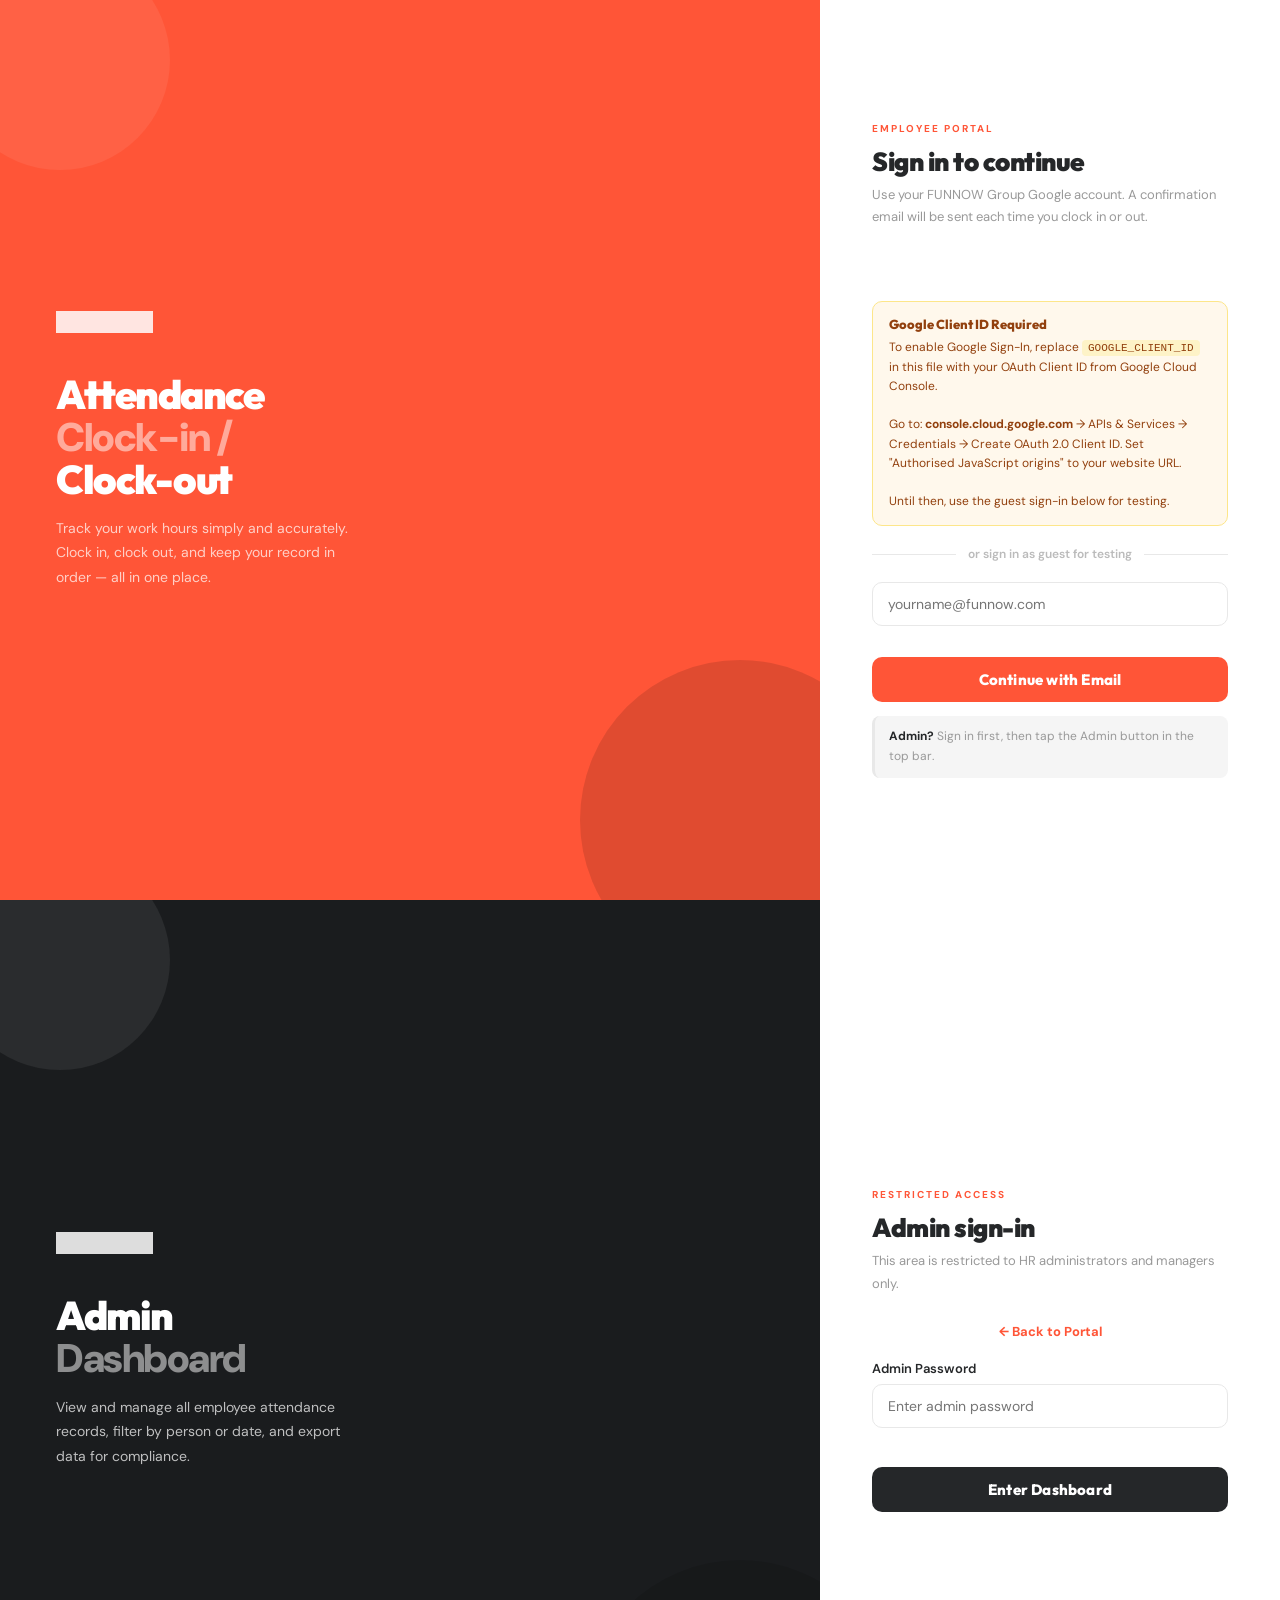
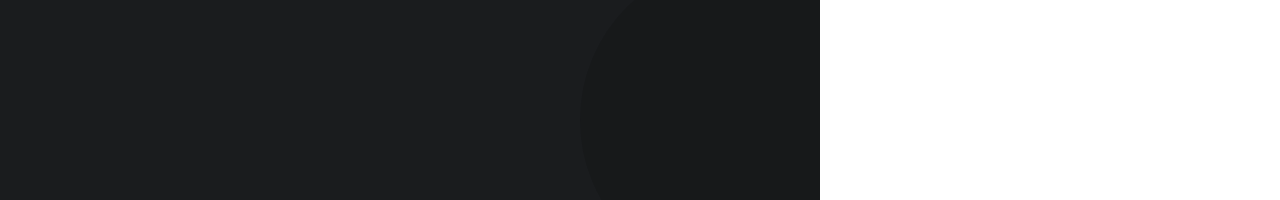
==== funnow_attendance.html @ 2b421363 "Add files via upload" ====
<!DOCTYPE html>
<html lang="en">
<head>
<meta charset="UTF-8">
<meta name="viewport" content="width=device-width, initial-scale=1.0">
<title>FUNNOW Group — Attendance</title>
<link href="https://fonts.googleapis.com/css2?family=Outfit:wght@400;500;600;700;800;900&family=DM+Sans:opsz,wght@9..40,400;9..40,500;9..40,600&display=swap" rel="stylesheet">
<script src="https://accounts.google.com/gsi/client" async></script>
<style>
*,*::before,*::after{box-sizing:border-box;margin:0;padding:0}
:root{
  --or:#FF5537;--or-h:#E8402A;--or-lt:#FFF1EE;
  --bk:#252729;--bk2:#1A1C1E;
  --gy:#C1C1C2;--gy-lt:#F5F5F5;--gy-md:#E8E8E8;
  --wh:#fff;
  --ok:#16A34A;--ok-lt:#DCFCE7;
  --wn:#D97706;--wn-lt:#FEF3C7;
  --pu:#6366F1;--pu-lt:#EEF2FF;
  --rd:#DC2626;
}
*{font-family:"DM Sans",-apple-system,sans-serif;-webkit-font-smoothing:antialiased}
body{background:var(--gy-lt);min-height:100vh;color:var(--bk)}
.hf{font-family:"Outfit",sans-serif}
.view{display:none;min-height:100vh}

/* ══ NAV ══ */
.topbar{height:56px;background:var(--bk2);display:flex;align-items:center;justify-content:space-between;padding:0 28px;position:sticky;top:0;z-index:200;border-bottom:1px solid rgba(255,255,255,.06)}
.tb-brand{display:flex;align-items:center;gap:10px}
.nav-logo{height:16px;filter:brightness(0) invert(1);opacity:.75;display:block}
.tb-sep{color:rgba(255,255,255,.2);margin:0 4px}
.tb-pg{color:var(--gy);font-size:13px}
.tb-right{display:flex;align-items:center;gap:10px}
.tb-av{width:30px;height:30px;background:var(--or);border-radius:50%;display:flex;align-items:center;justify-content:center;font-family:"Outfit",sans-serif;font-weight:800;font-size:11px;color:#fff}
.tb-user{color:rgba(255,255,255,.55);font-size:13px;max-width:160px;overflow:hidden;text-overflow:ellipsis;white-space:nowrap}
.gb{padding:7px 16px;border-radius:8px;font-size:12px;font-family:"Outfit",sans-serif;font-weight:700;cursor:pointer;transition:all .15s;letter-spacing:.2px;border:none}
.gb-ol{background:transparent;border:1px solid rgba(255,255,255,.18);color:rgba(255,255,255,.65)}
.gb-ol:hover{border-color:rgba(255,255,255,.4);color:#fff;background:rgba(255,255,255,.07)}
.gb-or{background:var(--or);color:#fff}
.gb-or:hover{background:var(--or-h)}

/* ══ LOGIN ══ */
#v-login,#v-admin-login{display:flex;min-height:100vh}
.l-left{flex:1;background:var(--or);display:flex;flex-direction:column;justify-content:center;padding:64px 56px;position:relative;overflow:hidden}
.l-left.dark{background:var(--bk2)}
.l-left::before{content:"";position:absolute;right:-80px;bottom:-80px;width:320px;height:320px;background:rgba(0,0,0,.12);border-radius:50%}
.l-left::after{content:"";position:absolute;left:-50px;top:-50px;width:220px;height:220px;background:rgba(255,255,255,.07);border-radius:50%}
.lc{position:relative;z-index:1}
.login-logo{height:22px;display:block;margin-bottom:40px;filter:brightness(0) invert(1);opacity:.85}
.l-h{color:#fff;font-family:"Outfit",sans-serif;font-weight:900;font-size:40px;line-height:1.05;letter-spacing:-1.5px;margin-bottom:16px}
.l-h span{color:rgba(255,255,255,.5)}
.l-p{color:rgba(255,255,255,.72);font-size:14px;line-height:1.75;max-width:300px}

.l-right{width:460px;flex-shrink:0;background:var(--wh);display:flex;flex-direction:column;justify-content:center;padding:64px 52px}
.l-tag2{font-size:10px;font-weight:700;letter-spacing:2px;text-transform:uppercase;color:var(--or);margin-bottom:10px}
.l-title{font-family:"Outfit",sans-serif;font-size:26px;font-weight:900;letter-spacing:-.5px;margin-bottom:6px}
.l-sub{font-size:13px;color:#999;line-height:1.7;margin-bottom:28px}
.fe{font-size:12px;color:var(--rd);margin-top:5px;min-height:16px}
.info-b{margin-top:16px;padding:11px 14px;background:var(--gy-lt);border-radius:8px;font-size:12px;color:#999;line-height:1.65;border-left:3px solid var(--gy-md)}
.info-b strong{color:var(--bk)}
.back-lnk{background:none;border:none;color:var(--or);cursor:pointer;font-size:13px;font-weight:700;font-family:inherit;padding:0;margin-bottom:20px;display:inline-block}

/* Google Sign-In button wrapper */
.g-btn-wrap{margin-top:4px}
.g-btn-wrap .g_id_signin{width:100%}
.g-divider{display:flex;align-items:center;gap:12px;margin:20px 0}
.g-divider::before,.g-divider::after{content:"";flex:1;height:1px;background:var(--gy-md)}
.g-divider span{font-size:12px;color:#bbb;font-weight:600;white-space:nowrap}

/* Admin pw btn */
.fl{display:block;font-weight:600;font-size:13px;margin-bottom:7px}
.fi{width:100%;padding:12px 15px;border:1.5px solid var(--gy-md);border-radius:10px;font-size:14px;font-family:inherit;color:var(--bk);outline:none;transition:border-color .2s,box-shadow .2s}
.fi:focus{border-color:var(--or);box-shadow:0 0 0 3px rgba(255,85,55,.1)}
.pb{width:100%;padding:13px;background:var(--or);color:#fff;border:none;border-radius:10px;font-size:15px;font-weight:800;font-family:"Outfit",sans-serif;cursor:pointer;transition:background .2s,transform .1s;margin-top:18px;letter-spacing:.2px}
.pb:hover{background:var(--or-h)}
.pb:active{transform:scale(.98)}
.pb.dark-btn{background:var(--bk)}
.pb.dark-btn:hover{opacity:.85}

/* CLIENT ID NOTICE */
.setup-notice{background:#FFF8EC;border:1px solid #FDE68A;border-radius:10px;padding:14px 16px;margin-top:20px}
.setup-notice h4{font-family:"Outfit",sans-serif;font-weight:800;font-size:13px;color:#92400E;margin-bottom:6px}
.setup-notice p{font-size:12px;color:#92400E;line-height:1.6}
.setup-notice code{background:#FEF3C7;padding:2px 6px;border-radius:4px;font-size:11px;font-family:monospace}

/* ══ HOME LAYOUT ══ */
#v-home{display:none}
.home-body{display:grid;grid-template-columns:320px 1fr;gap:20px;max-width:1140px;margin:0 auto;padding:28px 24px 60px}

/* LEFT */
.lp{display:flex;flex-direction:column;gap:14px}
.clock-card{background:var(--bk2);border-radius:18px;padding:26px;position:relative;overflow:hidden}
.clock-card::before{content:"";position:absolute;right:-40px;top:-40px;width:180px;height:180px;background:var(--or);border-radius:50%;opacity:.09}
.cc-inner{position:relative;z-index:1}
.cc-label{font-size:10px;font-weight:700;letter-spacing:1.8px;text-transform:uppercase;color:rgba(193,193,194,.6);margin-bottom:4px}
.cc-time{font-family:"Outfit",sans-serif;font-size:50px;font-weight:900;color:#fff;letter-spacing:-2px;line-height:1}
.cc-date{color:rgba(255,255,255,.45);font-size:12px;margin-top:6px}

.sc{background:var(--wh);border-radius:14px;padding:18px 20px;border:1px solid rgba(0,0,0,.05)}
.sc-lbl{font-size:10px;font-weight:700;text-transform:uppercase;letter-spacing:.8px;color:#bbb;margin-bottom:12px}

.uc-row{display:flex;align-items:center;gap:12px}
.uc-av{width:38px;height:38px;background:var(--or);border-radius:10px;display:flex;align-items:center;justify-content:center;font-family:"Outfit",sans-serif;font-weight:900;font-size:13px;color:#fff;flex-shrink:0}
.uc-photo{width:38px;height:38px;border-radius:10px;object-fit:cover;flex-shrink:0}
.uc-name{font-family:"Outfit",sans-serif;font-weight:800;font-size:14px;letter-spacing:-.3px}
.uc-email{font-size:11px;color:#999;margin-top:1px;overflow:hidden;text-overflow:ellipsis;white-space:nowrap;max-width:200px}

.mc-btns{display:flex;flex-direction:column;gap:7px}
.mc-btn{padding:10px 14px;border-radius:9px;border:1.5px solid var(--gy-md);background:var(--wh);color:#aaa;font-family:inherit;font-weight:600;font-size:13px;cursor:pointer;transition:all .18s;text-align:left}
.mc-btn.active{border-color:var(--or);background:var(--or-lt);color:var(--or)}
.mc-btn:hover:not(.active){border-color:#ccc;color:var(--bk)}

.ac-btns{display:flex;flex-direction:column;gap:9px}
.ac-btn{width:100%;padding:15px;border-radius:11px;border:none;font-family:"Outfit",sans-serif;font-size:16px;font-weight:900;cursor:pointer;transition:all .18s;letter-spacing:-.2px}
.ac-in{background:var(--or);color:#fff}
.ac-in:hover{background:var(--or-h);transform:translateY(-1px)}
.ac-in:active{transform:scale(.98)}
.ac-out{background:var(--bk);color:#fff}
.ac-out:hover{opacity:.85;transform:translateY(-1px)}
.ac-out:active{transform:scale(.98)}
.ac-dis{background:var(--gy-md);color:#bbb;cursor:not-allowed}
.ac-note{font-size:11px;color:#bbb;text-align:center;margin-top:8px;font-weight:600}

.td-grid{display:grid;grid-template-columns:1fr 1fr;gap:9px}
.td-item{background:var(--gy-lt);border-radius:9px;padding:12px}
.td-lbl{font-size:10px;color:#bbb;font-weight:700;text-transform:uppercase;letter-spacing:.5px;margin-bottom:4px}
.td-val{font-family:"Outfit",sans-serif;font-size:17px;font-weight:800;line-height:1.1}

/* RIGHT */
.rp-header{display:flex;align-items:flex-end;justify-content:space-between;margin-bottom:14px}
.rp-title{font-family:"Outfit",sans-serif;font-size:16px;font-weight:800;letter-spacing:-.3px}
.rp-sub{font-size:12px;color:#bbb;margin-top:2px}
.exp-btn{background:var(--or);color:#fff;border:none;padding:8px 18px;border-radius:8px;cursor:pointer;font-family:"Outfit",sans-serif;font-size:12px;font-weight:800;transition:background .2s}
.exp-btn:hover{background:var(--or-h)}

.hist-wrap{background:var(--wh);border-radius:16px;overflow:hidden;border:1px solid rgba(0,0,0,.07)}
table{width:100%;border-collapse:collapse}
thead tr{background:var(--bk2)}
thead th{padding:13px 18px;text-align:left;color:rgba(255,255,255,.5);font-size:10px;font-weight:700;text-transform:uppercase;letter-spacing:.8px;white-space:nowrap}
tbody tr{border-bottom:1px solid var(--gy-lt);transition:background .12s}
tbody tr:hover{background:#FAFAFA}
tbody tr:last-child{border-bottom:none}
tbody td{padding:14px 18px;font-size:13px}
.no-row td{padding:48px;text-align:center;color:var(--gy);font-style:italic;font-size:14px}

/* ══ ADMIN ══ */
#v-admin-dash{display:none}
.ad-body{max-width:1140px;margin:0 auto;padding:28px 24px 60px}
.ad-hdr{margin-bottom:22px}
.ad-hdr h2{font-family:"Outfit",sans-serif;font-size:22px;font-weight:900;letter-spacing:-.5px}
.ad-hdr p{color:#999;font-size:13px;margin-top:3px}
.stats-row{display:grid;grid-template-columns:repeat(4,1fr);gap:14px;margin-bottom:22px}
.st-c{background:var(--wh);border-radius:13px;padding:18px 22px;border:1px solid rgba(0,0,0,.05)}
.st-lbl{font-size:10px;font-weight:700;text-transform:uppercase;letter-spacing:.8px;color:#bbb;margin-bottom:6px}
.st-n{font-family:"Outfit",sans-serif;font-size:34px;font-weight:900;line-height:1;letter-spacing:-1px}
.st-s{font-size:11px;color:#bbb;margin-top:3px}
.filter-row{display:flex;align-items:center;gap:10px;margin-bottom:14px;flex-wrap:wrap}
.fi2{padding:8px 13px;border-radius:8px;border:1.5px solid var(--gy-md);font-family:inherit;font-size:13px;outline:none;transition:border-color .2s;color:var(--bk);background:var(--wh)}
.fi2:focus{border-color:var(--or)}
.clr-btn{background:none;border:1.5px solid var(--gy-md);padding:8px 13px;border-radius:8px;cursor:pointer;font-family:inherit;font-size:13px;color:#888;transition:all .15s}
.clr-btn:hover{background:var(--gy-lt)}
.ml{margin-left:auto}
.pill{display:inline-block;padding:3px 10px;border-radius:20px;font-size:11px;font-weight:700}
.p-ok{background:var(--ok-lt);color:var(--ok)}
.p-pr{background:var(--pu-lt);color:var(--pu)}

/* ══ TOAST ══ */
#toast{display:none;position:fixed;bottom:28px;left:50%;transform:translateX(-50%);padding:11px 22px;border-radius:50px;font-weight:700;font-size:13px;z-index:9999;white-space:nowrap;color:#fff;animation:fu .25s ease;box-shadow:0 4px 20px rgba(0,0,0,.2)}
@keyframes fu{from{opacity:0;transform:translateX(-50%) translateY(8px)}to{opacity:1;transform:translateX(-50%) translateY(0)}}

@media(max-width:900px){
  .home-body{grid-template-columns:1fr}
  #v-login,#v-admin-login{flex-direction:column}
  .l-left{padding:40px 32px}
  .l-right{width:100%;padding:36px 32px}
  .l-h{font-size:30px}
  .stats-row{grid-template-columns:1fr 1fr}
  .cc-time{font-size:44px}
  .topbar{padding:0 16px}
}
</style>
</head>
<body>

<!-- ══ LOGIN ══ -->
<div id="v-login" class="view" style="display:flex">
  <div class="l-left">
    <div class="lc">
      <img src="[data-uri]" class="login-logo" alt="FUNNOW Group">
      <h1 class="l-h">Attendance<br><span>Clock-in /</span><br>Clock-out</h1>
      <p class="l-p">Track your work hours simply and accurately. Clock in, clock out, and keep your record in order — all in one place.</p>
    </div>
  </div>
  <div class="l-right">
    <p class="l-tag2">Employee Portal</p>
    <h2 class="l-title hf">Sign in to continue</h2>
    <p class="l-sub">Use your FUNNOW Group Google account. A confirmation email will be sent each time you clock in or out.</p>
    <div id="g_id_onload"
      data-client_id="GOOGLE_CLIENT_ID"
      data-callback="handleGoogleLogin"
      data-auto_prompt="false">
    </div>
    <div class="g-btn-wrap">
      <div class="g_id_signin"
        data-type="standard"
        data-size="large"
        data-theme="outline"
        data-text="sign_in_with"
        data-shape="rectangular"
        data-logo_alignment="left"
        data-width="348">
      </div>
    </div>
    <div class="fe" id="le-err"></div>
    <div class="setup-notice" id="setup-notice">
      <h4>Google Client ID Required</h4>
      <p>To enable Google Sign-In, replace <code>GOOGLE_CLIENT_ID</code> in this file with your OAuth Client ID from Google Cloud Console.<br><br>
      Go to: <strong>console.cloud.google.com</strong> → APIs &amp; Services → Credentials → Create OAuth 2.0 Client ID. Set "Authorised JavaScript origins" to your website URL.<br><br>
      Until then, use the guest sign-in below for testing.</p>
    </div>
    <div class="g-divider"><span>or sign in as guest for testing</span></div>
    <input type="text" id="le" class="fi" placeholder="yourname@funnow.com" autocomplete="email" style="margin-bottom:0">
    <div class="fe" id="le-err2"></div>
    <button class="pb" id="l-btn" style="margin-top:10px">Continue with Email</button>
    <div class="info-b" style="margin-top:14px"><strong>Admin?</strong> Sign in first, then tap the Admin button in the top bar.</div>
  </div>
</div>

<!-- ══ HOME ══ -->
<div id="v-home" class="view">
  <div class="topbar">
    <div class="tb-brand">
      <img src="[data-uri]" class="nav-logo" alt="FUNNOW Group">
      <span class="tb-sep">/</span>
      <span class="tb-pg">Attendance</span>
    </div>
    <div class="tb-right">
      <span class="tb-user" id="tb-user"></span>
      <div class="tb-av" id="tb-av">?</div>
      <button class="gb gb-ol" id="h-admin">Admin</button>
      <button class="gb gb-ol" id="h-out">Sign Out</button>
    </div>
  </div>
  <div class="home-body">
    <div class="lp">
      <div class="clock-card">
        <div class="cc-inner">
          <div class="cc-label">Taiwan Time · UTC+8</div>
          <div class="cc-time" id="clk">--:--:--</div>
          <div class="cc-date" id="cld">—</div>
        </div>
      </div>
      <div class="sc">
        <div class="uc-row">
          <div class="uc-av" id="uc-av">?</div>
          <div>
            <div class="uc-name" id="uc-name">—</div>
            <div class="uc-email" id="uc-email">—</div>
          </div>
        </div>
      </div>
      <div class="sc">
        <div class="sc-lbl">Work Location</div>
        <div class="mc-btns" id="mc-btns">
          <button class="mc-btn active" data-mode="Office">Office</button>
          <button class="mc-btn" data-mode="Work from Home">Work from Home</button>
          <button class="mc-btn" data-mode="Business Trip">Business Trip</button>
        </div>
      </div>
      <div class="sc">
        <div class="sc-lbl">Actions</div>
        <div class="ac-btns">
          <button class="ac-btn ac-in" id="btn-in">Clock In</button>
          <button class="ac-btn ac-out" id="btn-out">Clock Out</button>
        </div>
        <div class="ac-note" id="ac-note"></div>
      </div>
      <div class="sc" id="today-card" style="display:none">
        <div class="sc-lbl">Today's Record</div>
        <div class="td-grid">
          <div class="td-item"><div class="td-lbl">Clock In</div><div class="td-val" id="td-in" style="color:var(--or)">—</div></div>
          <div class="td-item"><div class="td-lbl">Clock Out</div><div class="td-val" id="td-out">—</div></div>
          <div class="td-item"><div class="td-lbl">Duration</div><div class="td-val" id="td-dur" style="color:var(--pu)">—</div></div>
          <div class="td-item"><div class="td-lbl">Mode</div><div class="td-val" id="td-mode" style="color:var(--ok);font-size:11px;font-weight:700">—</div></div>
        </div>
      </div>
    </div>
    <div class="rp">
      <div class="rp-header">
        <div>
          <div class="rp-title hf">Attendance History</div>
          <div class="rp-sub" id="rp-sub">Your personal records</div>
        </div>
        <button class="exp-btn" id="h-exp">Export CSV</button>
      </div>
      <div class="hist-wrap">
        <table>
          <thead><tr>
            <th>Date</th><th>Clock In</th><th>Clock Out</th><th>Total Hours</th>
          </tr></thead>
          <tbody id="hist-body">
            <tr class="no-row"><td colspan="4">No records yet — clock in to get started.</td></tr>
          </tbody>
        </table>
      </div>
    </div>
  </div>
</div>

<!-- ══ ADMIN LOGIN ══ -->
<div id="v-admin-login" class="view">
  <div class="l-left dark">
    <div class="lc">
      <img src="[data-uri]" class="login-logo" alt="FUNNOW Group">
      <h1 class="l-h">Admin<br><span>Dashboard</span></h1>
      <p class="l-p">View and manage all employee attendance records, filter by person or date, and export data for compliance.</p>
    </div>
  </div>
  <div class="l-right">
    <p class="l-tag2">Restricted Access</p>
    <h2 class="l-title hf">Admin sign-in</h2>
    <p class="l-sub">This area is restricted to HR administrators and managers only.</p>
    <button id="al-back" class="back-lnk">← Back to Portal</button>
    <label class="fl" for="al-pwd">Admin Password</label>
    <input type="password" id="al-pwd" class="fi" placeholder="Enter admin password">
    <div class="fe" id="al-err"></div>
    <button class="pb dark-btn" id="al-enter">Enter Dashboard</button>
  </div>
</div>

<!-- ══ ADMIN DASH ══ -->
<div id="v-admin-dash" class="view">
  <div class="topbar">
    <div class="tb-brand">
      <img src="[data-uri]" class="nav-logo" alt="FUNNOW Group">
      <span class="tb-sep">/</span>
      <span class="tb-pg">Admin Dashboard</span>
    </div>
    <div class="tb-right">
      <button class="gb gb-ol" id="ad-back">← Back to Portal</button>
    </div>
  </div>
  <div class="ad-body">
    <div class="ad-hdr">
      <h2>Attendance Records</h2>
      <p>Taiwan Operations · All employee data</p>
    </div>
    <div class="stats-row">
      <div class="st-c"><div class="st-lbl">Total Records</div><div class="st-n" id="s-tot" style="color:var(--or)">0</div><div class="st-s">All time</div></div>
      <div class="st-c"><div class="st-lbl">Clocked In Today</div><div class="st-n" id="s-in" style="color:var(--pu)">0</div><div class="st-s">Active today</div></div>
      <div class="st-c"><div class="st-lbl">Completed Today</div><div class="st-n" id="s-done" style="color:var(--ok)">0</div><div class="st-s">Clocked out</div></div>
      <div class="st-c"><div class="st-lbl">Showing</div><div class="st-n" id="s-show" style="color:var(--bk)">0</div><div class="st-s">Current view</div></div>
    </div>
    <div class="filter-row">
      <select id="f-person" class="fi2"><option value="">All Employees</option></select>
      <input type="date" id="f-date" class="fi2">
      <button class="clr-btn" id="f-clr" style="display:none">Clear filters</button>
      <button class="exp-btn ml" id="ad-exp">Export CSV</button>
    </div>
    <div class="hist-wrap">
      <table>
        <colgroup>
          <col style="width:13%"><col style="width:18%"><col style="width:13%">
          <col style="width:11%"><col style="width:11%"><col style="width:10%">
          <col style="width:14%"><col style="width:10%">
        </colgroup>
        <thead><tr>
          <th>Name</th><th>Email</th><th>Date</th>
          <th>Clock In</th><th>Clock Out</th><th>Total Hours</th>
          <th>Work Mode</th><th>Status</th>
        </tr></thead>
        <tbody id="ad-body"><tr class="no-row"><td colspan="8">No records yet</td></tr></tbody>
      </table>
    </div>
  </div>
</div>

<div id="toast"></div>

<script>
const PWD   = "FunNow@Admin25";
const STORE = "fn_att_v4";
const GMAIL = "https://gmailmcp.googleapis.com/mcp/v1";
let U = null, MODE = "Office", BUSY = false;
let fPerson = "", fDate = "";

const getTW  = () => { const u = Date.now() + new Date().getTimezoneOffset()*60000; return new Date(u + 8*3600000); };
const tStr   = d => [d.getHours(),d.getMinutes(),d.getSeconds()].map(n=>String(n).padStart(2,"0")).join(":");
const t4     = d => [d.getHours(),d.getMinutes()].map(n=>String(n).padStart(2,"0")).join(":");
const dKey   = d => [d.getFullYear(),String(d.getMonth()+1).padStart(2,"0"),String(d.getDate()).padStart(2,"0")].join("-");
const dLong  = d => d.toLocaleDateString("en-US",{weekday:"long",month:"long",day:"numeric",year:"numeric"});
const dDisp  = s => { const [y,m,day]=s.split("-"); return dLong(new Date(+y,+m-1,+day)); };
const dur    = (a,b) => { const ms=new Date(b)-new Date(a),h=Math.floor(ms/3600000),m=Math.floor((ms%3600000)/60000); return h+"h "+m+"m"; };
const nameF  = e => e.includes("@") ? e.split("@")[0].replace(/[._]/g," ").replace(/\b\w/g,c=>c.toUpperCase()) : "Admin";
const inits  = n => n.split(" ").slice(0,2).map(p=>p[0]||"").join("").toUpperCase()||"?";

const load   = () => { try{ return JSON.parse(localStorage.getItem(STORE)||"[]"); }catch{ return []; } };
const save   = r => localStorage.setItem(STORE, JSON.stringify(r));
const todayRec = () => { if(!U) return null; const t=dKey(getTW()); return load().find(r=>r.email===U.email&&r.date===t)||null; };

const VIEWS = ["v-login","v-home","v-admin-login","v-admin-dash"];
const show  = v => { VIEWS.forEach(id=>{document.getElementById(id).style.display="none";}); document.getElementById(v).style.display="block"; };

let TT;
const toast = (msg, type="success") => {
  const clr={success:"#16A34A",error:"#DC2626",warning:"#D97706"};
  const el=document.getElementById("toast");
  el.textContent=msg; el.style.background=clr[type]||clr.success; el.style.display="block";
  clearTimeout(TT); TT=setTimeout(()=>el.style.display="none",4000);
};

/* ── Google Sign-In callback ── */
window.handleGoogleLogin = function(response) {
  try {
    const parts = response.credential.split(".");
    const payload = JSON.parse(atob(parts[1].replace(/-/g,"+").replace(/_/g,"/")));
    loginUser(payload.email, payload.name, payload.picture);
  } catch(e) {
    document.getElementById("le-err").textContent = "Google sign-in failed. Please try again.";
  }
};

function loginUser(email, name, photo) {
  U = {email, name: name||nameF(email), photo: photo||null};
  document.getElementById("tb-user").textContent  = U.name;
  document.getElementById("tb-av").textContent    = inits(U.name);
  document.getElementById("uc-name").textContent  = U.name;
  document.getElementById("uc-email").textContent = U.email;
  // photo
  const av = document.getElementById("uc-av");
  if(U.photo) {
    av.outerHTML = `<img src="${U.photo}" class="uc-photo" id="uc-av" alt="${U.name}">`;
  } else {
    av.textContent = inits(U.name);
  }
  show("v-home"); renderHome();
}

/* ── Clock ── */
const tick = () => {
  const now = getTW();
  const ce = document.getElementById("clk"), de = document.getElementById("cld");
  if(ce) ce.textContent = tStr(now);
  if(de) de.textContent = dLong(now);
  if(document.getElementById("v-home").style.display !== "none") renderHome();
};
setInterval(tick, 1000); tick();

/* ── Render home ── */
function renderHome() {
  const rec = todayRec();
  const hasIn = rec&&rec.clockIn, hasOut = rec&&rec.clockOut;
  const tc = document.getElementById("today-card");
  if(hasIn) {
    tc.style.display = "block";
    document.getElementById("td-in").textContent  = rec.clockInDisplay||"—";
    document.getElementById("td-out").textContent = rec.clockOutDisplay||"—";
    document.getElementById("td-dur").textContent = rec.duration||(hasOut?"—":"Ongoing");
    document.getElementById("td-mode").textContent = rec.workMode||"—";
  } else { tc.style.display = "none"; }
  const btnIn=document.getElementById("btn-in"), btnOut=document.getElementById("btn-out"), note=document.getElementById("ac-note");
  if(hasIn && !hasOut) {
    btnIn.className="ac-btn ac-dis"; btnIn.disabled=true;
    btnOut.className="ac-btn ac-out"; btnOut.disabled=false;
    note.textContent = "Clocked in at "+rec.clockInDisplay;
  } else if(hasOut) {
    btnIn.className="ac-btn ac-dis"; btnIn.disabled=true;
    btnOut.className="ac-btn ac-dis"; btnOut.disabled=true;
    note.textContent = "Day complete — have a great evening!";
  } else {
    btnIn.className="ac-btn ac-in"; btnIn.disabled=false;
    btnOut.className="ac-btn ac-dis"; btnOut.disabled=true;
    note.textContent = "";
  }
  renderHistTable();
}

function renderHistTable() {
  const all = load().filter(r=>r.email===U.email);
  const tbody = document.getElementById("hist-body");
  document.getElementById("rp-sub").textContent = all.length+" record"+(all.length===1?"":"s")+" total";
  if(!all.length){ tbody.innerHTML="<tr class=\"no-row\"><td colspan=\"4\">No records yet — clock in to get started.</td></tr>"; return; }
  tbody.innerHTML = [...all].reverse().map(r=>{
    const isToday = r.date===dKey(getTW());
    return `<tr>
      <td style="font-weight:700">${dDisp(r.date)}${isToday?' <span style="font-size:10px;background:var(--or-lt);color:var(--or);padding:2px 8px;border-radius:20px;font-weight:700;margin-left:6px">Today</span>':""}</td>
      <td style="color:var(--or);font-weight:700;font-family:Outfit,sans-serif">${r.clockInDisplay||"—"}</td>
      <td style="font-weight:700;font-family:Outfit,sans-serif">${r.clockOutDisplay||'<span style="color:#bbb;font-style:italic;font-size:12px;font-family:DM Sans,sans-serif">In progress</span>'}</td>
      <td style="color:var(--pu);font-weight:700;font-family:Outfit,sans-serif">${r.duration||(r.clockIn&&!r.clockOut?'<span style="color:#bbb;font-style:italic;font-size:12px;font-family:DM Sans,sans-serif">Ongoing</span>':"—")}</td>
    </tr>`;
  }).join("");
}

/* ── Email ── */
async function sendEmail(type, data) {
  const isIn = type==="in", clr = isIn?"#FF5537":"#252729";
  const subj = `[FUNNOW Group] ${isIn?"Clock-In":"Clock-Out"} Confirmed — ${data.date}`;
  const rows = isIn
    ? `<tr><td style="padding:11px 16px;color:#999;font-size:13px;border-bottom:1px solid #f0f0f0">Date</td><td style="padding:11px 16px;font-weight:700">${data.date}</td></tr>
       <tr><td style="padding:11px 16px;color:#999;font-size:13px;border-bottom:1px solid #f0f0f0">Clock In</td><td style="padding:11px 16px;font-weight:700;color:#FF5537">${data.clockIn} (Taiwan Time)</td></tr>
       <tr><td style="padding:11px 16px;color:#999;font-size:13px">Work Mode</td><td style="padding:11px 16px;font-weight:700">${data.workMode}</td></tr>`
    : `<tr><td style="padding:11px 16px;color:#999;font-size:13px;border-bottom:1px solid #f0f0f0">Date</td><td style="padding:11px 16px;font-weight:700">${data.date}</td></tr>
       <tr><td style="padding:11px 16px;color:#999;font-size:13px;border-bottom:1px solid #f0f0f0">Clock In</td><td style="padding:11px 16px;font-weight:700">${data.clockIn}</td></tr>
       <tr><td style="padding:11px 16px;color:#999;font-size:13px;border-bottom:1px solid #f0f0f0">Clock Out</td><td style="padding:11px 16px;font-weight:700;color:#FF5537">${data.clockOut}</td></tr>
       <tr><td style="padding:11px 16px;color:#999;font-size:13px;border-bottom:1px solid #f0f0f0">Total Hours</td><td style="padding:11px 16px;font-weight:700;color:#16A34A">${data.duration}</td></tr>
       <tr><td style="padding:11px 16px;color:#999;font-size:13px">Work Mode</td><td style="padding:11px 16px;font-weight:700">${data.workMode}</td></tr>`;
  const html = `<div style="font-family:Arial,sans-serif;max-width:500px;margin:0 auto">
    <div style="background:${clr};border-radius:14px 14px 0 0;padding:24px 30px">
      <div style="font-size:10px;font-weight:700;color:rgba(255,255,255,.45);letter-spacing:2px;text-transform:uppercase;margin-bottom:5px">FUNNOW Group · Attendance</div>
      <h1 style="margin:0;color:#fff;font-size:20px;font-weight:900">${isIn?"Clock-In Confirmed":"Clock-Out Confirmed"}</h1></div>
    <div style="background:#fafafa;padding:24px 30px;border-radius:0 0 14px 14px;border:1px solid #eee;border-top:none">
      <p style="margin:0 0 18px;color:#555;font-size:14px;line-height:1.65">Hi ${data.name}, your attendance record has been saved.</p>
      <table style="width:100%;border-collapse:collapse;background:#fff;border-radius:9px;overflow:hidden;border:1px solid #eee">${rows}</table>
      <p style="margin:16px 0 0;font-size:11px;color:#ccc">Automated message · FUNNOW Group Attendance System</p></div></div>`;
  try {
    await fetch("https://api.anthropic.com/v1/messages",{method:"POST",headers:{"Content-Type":"application/json"},
      body:JSON.stringify({model:"claude-sonnet-4-20250514",max_tokens:500,
        mcp_servers:[{type:"url",url:GMAIL,name:"gmail"}],
        messages:[{role:"user",content:`Send an email to ${U.email} with subject "${subj}" and this HTML body:\n${html}`}]})});
  } catch(e){ console.warn("Email skipped:",e); }
}

/* ── Clock In ── */
async function doClockIn() {
  if(BUSY) return;
  const rec = todayRec();
  if(rec&&rec.clockIn){ toast("Already clocked in today","warning"); return; }
  BUSY = true;
  document.getElementById("btn-in").className="ac-btn ac-dis";
  document.getElementById("btn-in").textContent="Recording...";
  const now=getTW(), today=dKey(now), t=t4(now);
  const newRec={id:Date.now().toString(),email:U.email,name:U.name,date:today,
    clockIn:new Date().toISOString(),clockInDisplay:t,
    clockOut:null,clockOutDisplay:null,workMode:MODE,duration:null};
  const all=load().filter(r=>!(r.email===U.email&&r.date===today));
  all.push(newRec); save(all);
  await sendEmail("in",{name:U.name,date:dDisp(today),clockIn:t,workMode:MODE});
  BUSY=false; toast("Clocked in at "+t,"success"); renderHome();
}

/* ── Clock Out ── */
async function doClockOut() {
  if(BUSY) return;
  const rec=todayRec();
  if(!rec||!rec.clockIn){ toast("No clock-in found for today","error"); return; }
  if(rec.clockOut){ toast("Already clocked out today","warning"); return; }
  BUSY=true;
  document.getElementById("btn-out").className="ac-btn ac-dis";
  document.getElementById("btn-out").textContent="Recording...";
  const now=getTW(), today=dKey(now), t=t4(now);
  const d=dur(rec.clockIn, new Date().toISOString());
  const all=load();
  const idx=all.findIndex(r=>r.email===U.email&&r.date===today);
  all[idx]={...all[idx],clockOut:new Date().toISOString(),clockOutDisplay:t,duration:d};
  save(all);
  await sendEmail("out",{name:U.name,date:dDisp(today),clockIn:rec.clockInDisplay,clockOut:t,duration:d,workMode:rec.workMode});
  BUSY=false; toast("Clocked out at "+t+" · "+d,"success"); renderHome();
}

/* ── Admin render ── */
function renderAdmin() {
  const all=load(), today=dKey(getTW());
  const persons=[...new Set(all.map(r=>r.email))].sort();
  const sel=document.getElementById("f-person");
  sel.innerHTML="<option value=''>All Employees</option>"+
    persons.map(e=>`<option value="${e}"${e===fPerson?" selected":""}>${nameF(e)} (${e})</option>`).join("");
  let filtered=all;
  if(fPerson) filtered=filtered.filter(r=>r.email===fPerson);
  if(fDate)   filtered=filtered.filter(r=>r.date===fDate);
  document.getElementById("s-tot").textContent  = all.length;
  document.getElementById("s-in").textContent   = all.filter(r=>r.date===today&&r.clockIn).length;
  document.getElementById("s-done").textContent = all.filter(r=>r.date===today&&r.clockOut).length;
  document.getElementById("s-show").textContent = filtered.length;
  document.getElementById("f-clr").style.display=(fPerson||fDate)?"block":"none";
  const tbody=document.getElementById("ad-body");
  if(!filtered.length){ tbody.innerHTML="<tr class=\"no-row\"><td colspan=\"8\">No records found</td></tr>"; return; }
  tbody.innerHTML=[...filtered].reverse().map(r=>{
    const st=r.clockOut?`<span class="pill p-ok">Complete</span>`:`<span class="pill p-pr">In Progress</span>`;
    return`<tr>
      <td style="font-weight:700">${r.name}</td>
      <td style="color:#999;font-size:12px">${r.email}</td>
      <td>${dDisp(r.date)}</td>
      <td style="color:var(--or);font-weight:700;font-family:Outfit,sans-serif">${r.clockInDisplay||"—"}</td>
      <td style="font-weight:700;font-family:Outfit,sans-serif">${r.clockOutDisplay||"—"}</td>
      <td style="color:var(--pu);font-weight:700;font-family:Outfit,sans-serif">${r.duration||"—"}</td>
      <td>${r.workMode}</td><td>${st}</td></tr>`;
  }).join("");
}

function exportCSV(scope) {
  const all=load();
  let data=scope==="user"?all.filter(r=>r.email===U.email):[...all];
  if(scope==="admin"){ if(fPerson) data=data.filter(r=>r.email===fPerson); if(fDate) data=data.filter(r=>r.date===fDate); }
  const hdr=["Name","Email","Date","Clock In (TWN 24h)","Clock Out (TWN 24h)","Total Hours","Work Mode","Status"];
  const rows=data.map(r=>[r.name,r.email,dDisp(r.date),r.clockInDisplay||"",r.clockOutDisplay||"",r.duration||"",r.workMode,r.clockOut?"Complete":"In Progress"]);
  const csv=[hdr,...rows].map(r=>r.map(v=>`"${String(v).replace(/"/g,"\"\"")}" `).join(",")).join("\n");
  const a=document.createElement("a");
  a.href=URL.createObjectURL(new Blob(["\uFEFF"+csv],{type:"text/csv;charset=utf-8;"}));
  a.download=`funnow_attendance_${dKey(getTW())}.csv`; a.click();
}

/* ── Events ── */
// Guest login fallback
document.getElementById("l-btn").addEventListener("click",()=>{
  const email=document.getElementById("le").value.trim();
  const err=document.getElementById("le-err2");
  if(!email){ err.textContent="Please enter your email"; return; }
  if(!email.includes("@")||!email.includes(".")){ err.textContent="Please enter a valid email address"; return; }
  err.textContent="";
  loginUser(email, nameF(email), null);
});
document.getElementById("le").addEventListener("keydown",e=>{if(e.key==="Enter")document.getElementById("l-btn").click();});

document.getElementById("h-admin").addEventListener("click",()=>show("v-admin-login"));
document.getElementById("h-out").addEventListener("click",()=>{ U=null; document.getElementById("le").value=""; show("v-login"); });
document.getElementById("mc-btns").addEventListener("click",e=>{
  const btn=e.target.closest(".mc-btn"); if(!btn) return;
  document.querySelectorAll(".mc-btn").forEach(b=>b.classList.remove("active"));
  btn.classList.add("active"); MODE=btn.dataset.mode;
});
document.getElementById("btn-in").addEventListener("click",doClockIn);
document.getElementById("btn-out").addEventListener("click",doClockOut);
document.getElementById("h-exp").addEventListener("click",()=>exportCSV("user"));
document.getElementById("al-back").addEventListener("click",()=>show("v-home"));
document.getElementById("al-enter").addEventListener("click",()=>{
  const pwd=document.getElementById("al-pwd").value;
  if(pwd===PWD){ document.getElementById("al-pwd").value=""; document.getElementById("al-err").textContent=""; show("v-admin-dash"); renderAdmin(); }
  else{ document.getElementById("al-err").textContent="Incorrect password."; }
});
document.getElementById("al-pwd").addEventListener("keydown",e=>{if(e.key==="Enter")document.getElementById("al-enter").click();});
document.getElementById("ad-back").addEventListener("click",()=>show("v-home"));
document.getElementById("f-person").addEventListener("change",e=>{fPerson=e.target.value; renderAdmin();});
document.getElementById("f-date").addEventListener("change",e=>{fDate=e.target.value; renderAdmin();});
document.getElementById("f-clr").addEventListener("click",()=>{
  fPerson=""; fDate=""; document.getElementById("f-person").value=""; document.getElementById("f-date").value="";
  renderAdmin();
});
document.getElementById("ad-exp").addEventListener("click",()=>exportCSV("admin"));
</script>
</body>
</html>
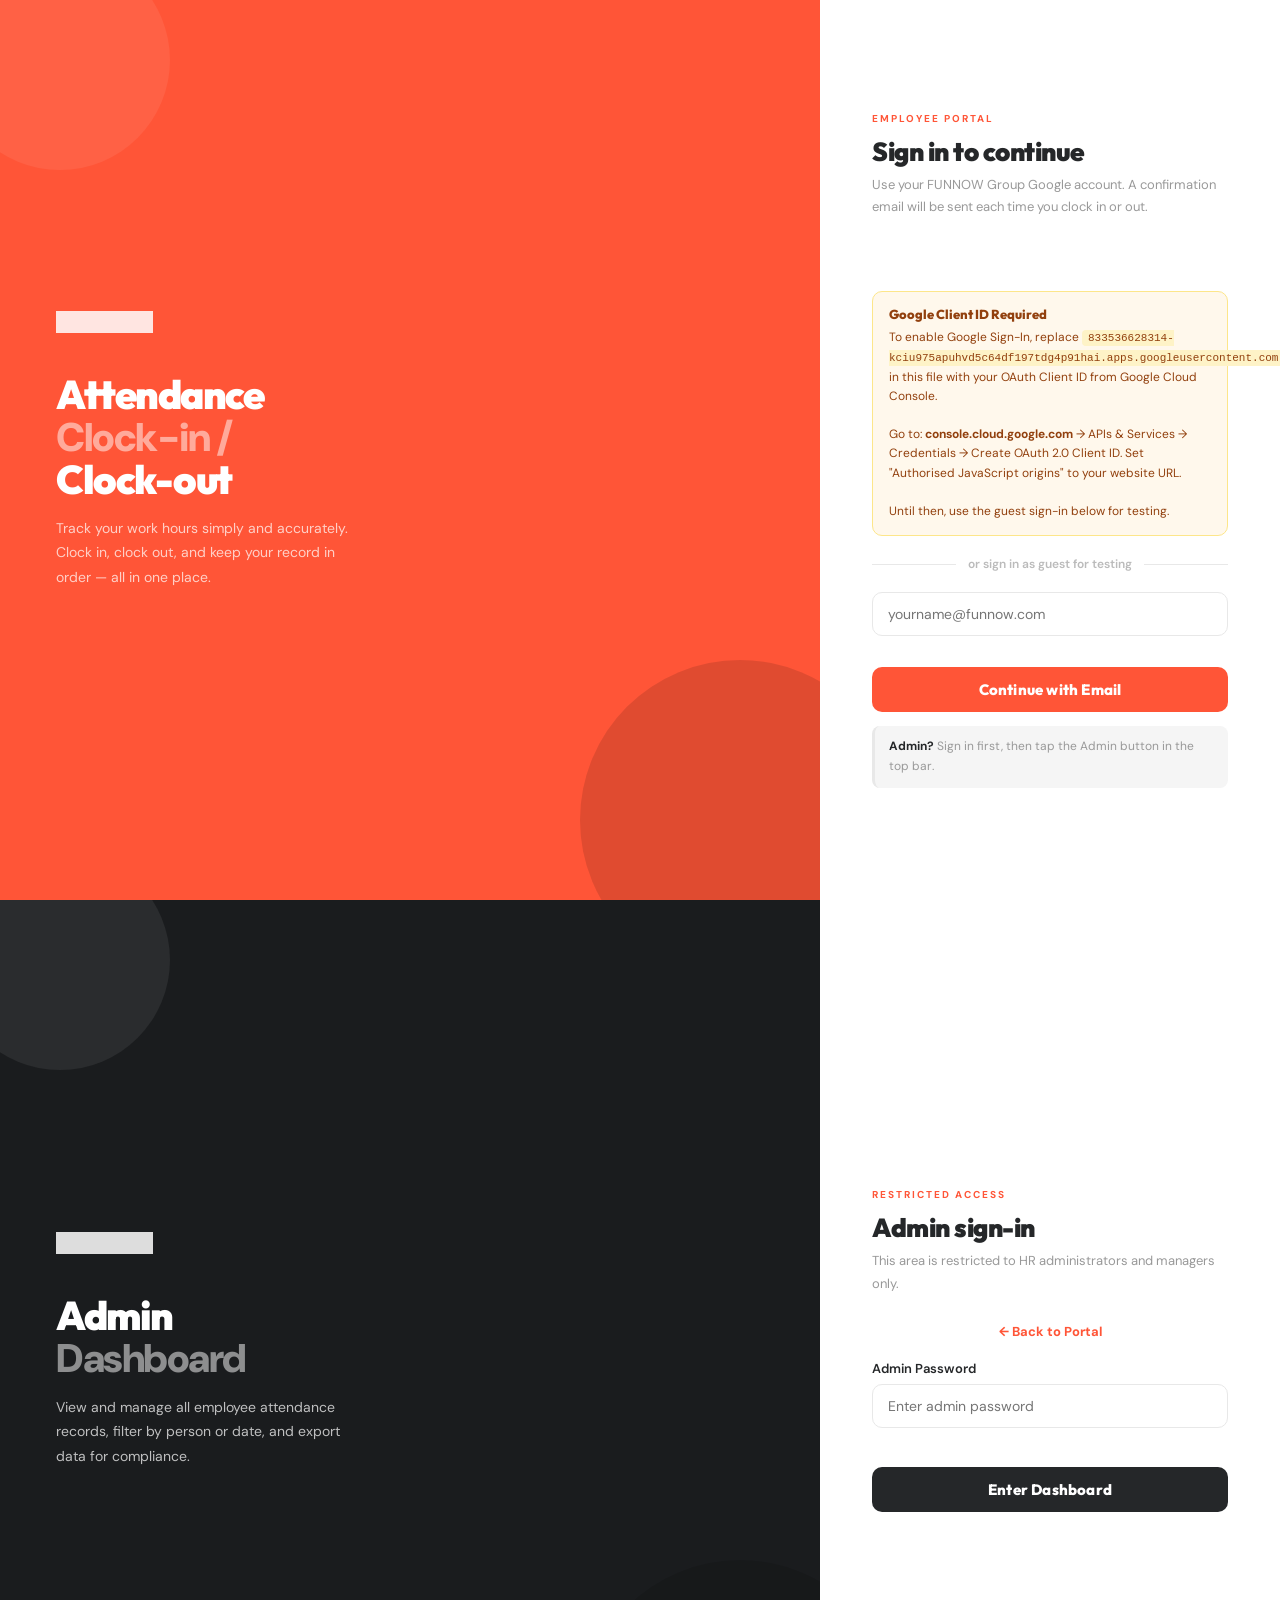
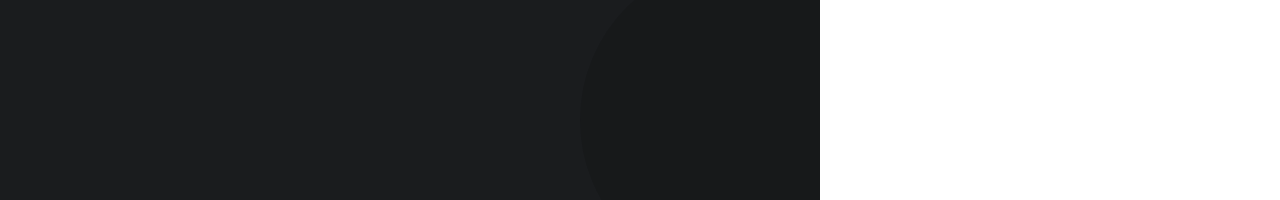
==== commit b4a3555d: "Update funnow_attendance.html" ====
--- a/funnow_attendance.html
+++ b/funnow_attendance.html
@@ -195,7 +195,7 @@
     <h2 class="l-title hf">Sign in to continue</h2>
     <p class="l-sub">Use your FUNNOW Group Google account. A confirmation email will be sent each time you clock in or out.</p>
     <div id="g_id_onload"
-      data-client_id="GOOGLE_CLIENT_ID"
+      data-client_id="833536628314-kciu975apuhvd5c64df197tdg4p91hai.apps.googleusercontent.com"
       data-callback="handleGoogleLogin"
       data-auto_prompt="false">
     </div>
@@ -213,7 +213,7 @@
     <div class="fe" id="le-err"></div>
     <div class="setup-notice" id="setup-notice">
       <h4>Google Client ID Required</h4>
-      <p>To enable Google Sign-In, replace <code>GOOGLE_CLIENT_ID</code> in this file with your OAuth Client ID from Google Cloud Console.<br><br>
+      <p>To enable Google Sign-In, replace <code>833536628314-kciu975apuhvd5c64df197tdg4p91hai.apps.googleusercontent.com</code> in this file with your OAuth Client ID from Google Cloud Console.<br><br>
       Go to: <strong>console.cloud.google.com</strong> → APIs &amp; Services → Credentials → Create OAuth 2.0 Client ID. Set "Authorised JavaScript origins" to your website URL.<br><br>
       Until then, use the guest sign-in below for testing.</p>
     </div>
@@ -637,4 +637,4 @@
 document.getElementById("ad-exp").addEventListener("click",()=>exportCSV("admin"));
 </script>
 </body>
-</html>+</html>
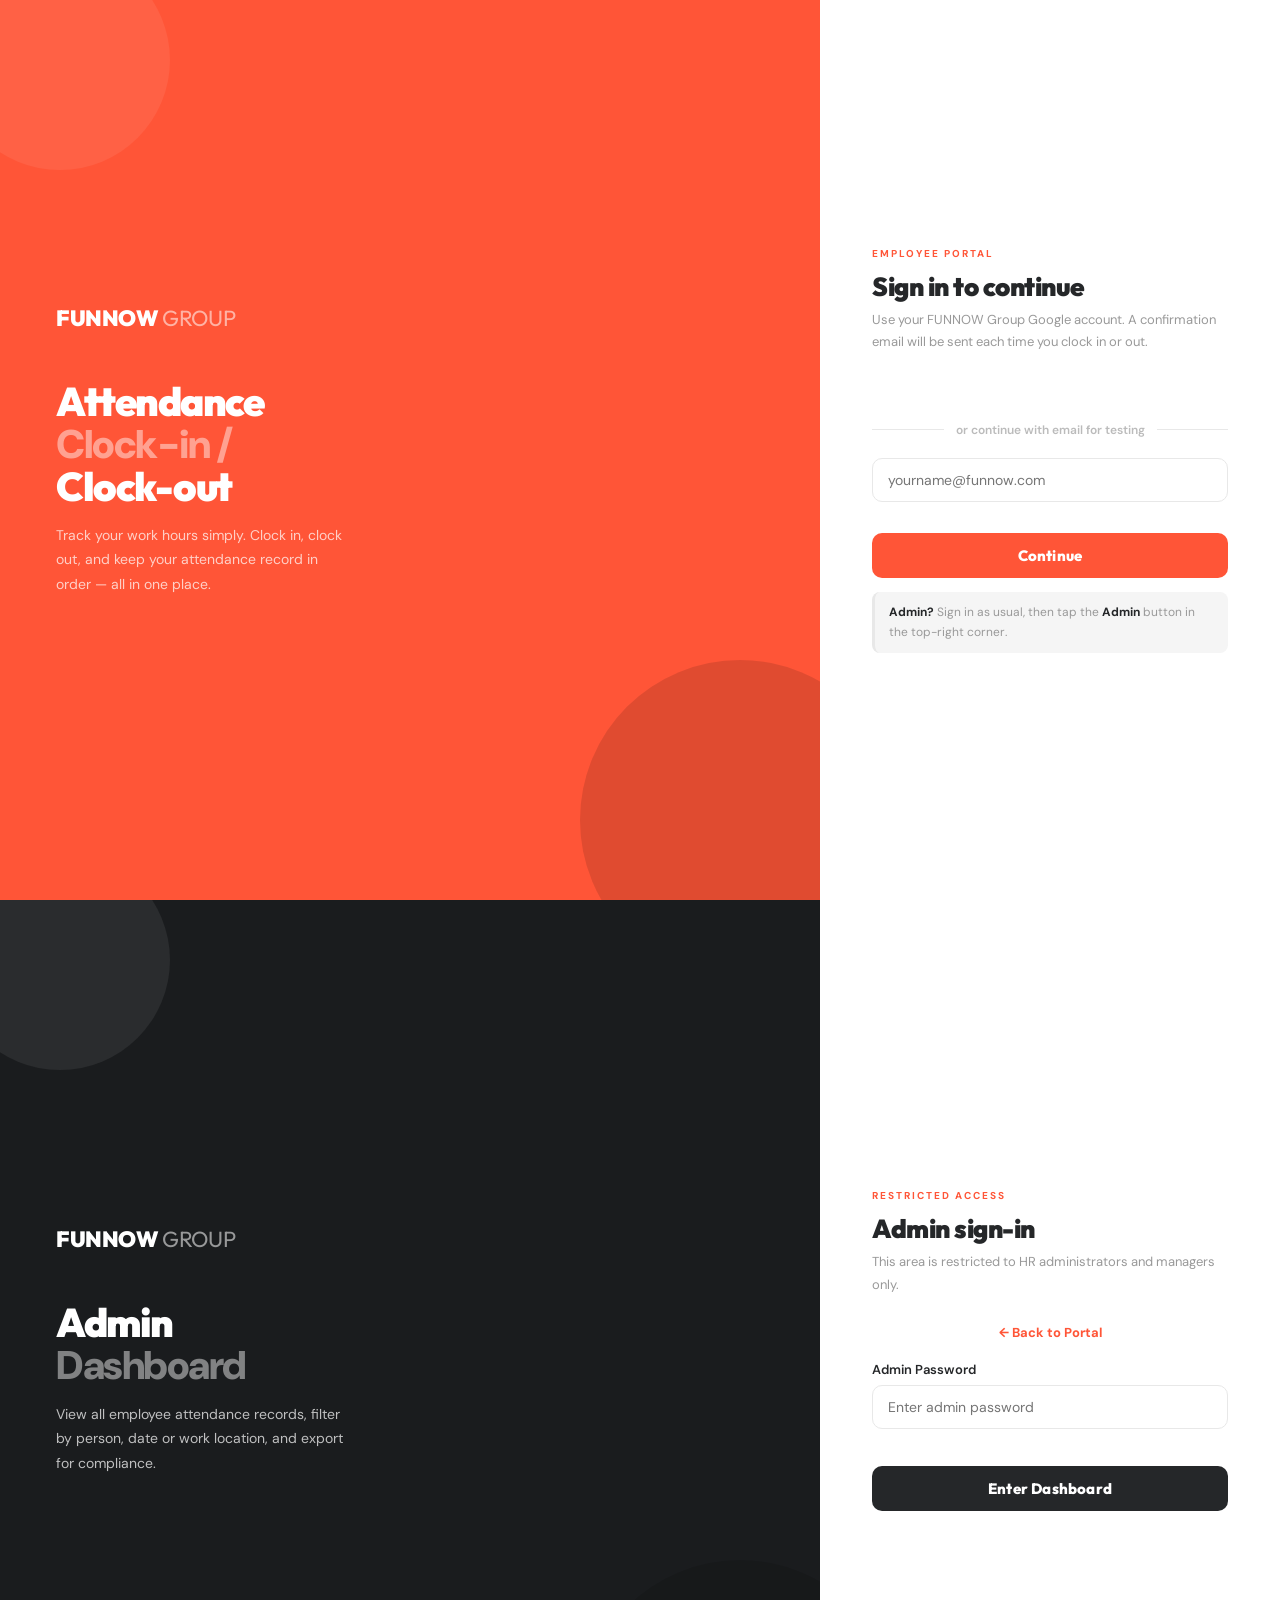
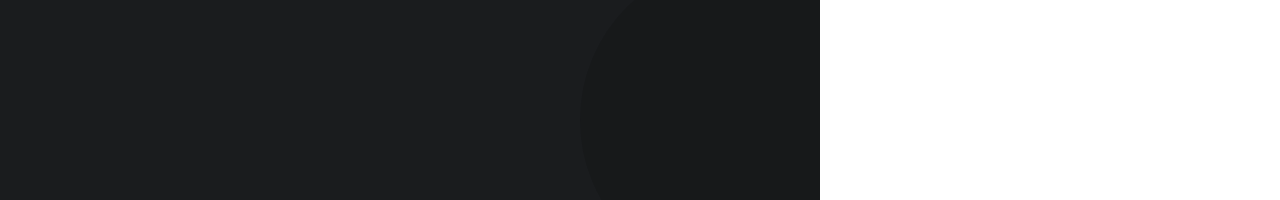
==== commit 541f5d6e: "Add files via upload" ====
--- a/funnow_attendance.html
+++ b/funnow_attendance.html
@@ -4,7 +4,7 @@
 <meta charset="UTF-8">
 <meta name="viewport" content="width=device-width, initial-scale=1.0">
 <title>FUNNOW Group — Attendance</title>
-<link href="https://fonts.googleapis.com/css2?family=Outfit:wght@400;500;600;700;800;900&family=DM+Sans:opsz,wght@9..40,400;9..40,500;9..40,600&display=swap" rel="stylesheet">
+<link href="https://fonts.googleapis.com/css2?family=Outfit:wght@400;600;700;800;900&family=DM+Sans:opsz,wght@9..40,400;9..40,500;9..40,600&display=swap" rel="stylesheet">
 <script src="https://accounts.google.com/gsi/client" async></script>
 <style>
 *,*::before,*::after{box-sizing:border-box;margin:0;padding:0}
@@ -12,158 +12,144 @@
   --or:#FF5537;--or-h:#E8402A;--or-lt:#FFF1EE;
   --bk:#252729;--bk2:#1A1C1E;
   --gy:#C1C1C2;--gy-lt:#F5F5F5;--gy-md:#E8E8E8;
-  --wh:#fff;
   --ok:#16A34A;--ok-lt:#DCFCE7;
   --wn:#D97706;--wn-lt:#FEF3C7;
   --pu:#6366F1;--pu-lt:#EEF2FF;
   --rd:#DC2626;
 }
-*{font-family:"DM Sans",-apple-system,sans-serif;-webkit-font-smoothing:antialiased}
-body{background:var(--gy-lt);min-height:100vh;color:var(--bk)}
+*{font-family:"DM Sans",-apple-system,sans-serif;-webkit-font-smoothing:antialiased;color:var(--bk)}
+body{background:var(--gy-lt);min-height:100vh}
 .hf{font-family:"Outfit",sans-serif}
 .view{display:none;min-height:100vh}
 
-/* ══ NAV ══ */
-.topbar{height:56px;background:var(--bk2);display:flex;align-items:center;justify-content:space-between;padding:0 28px;position:sticky;top:0;z-index:200;border-bottom:1px solid rgba(255,255,255,.06)}
-.tb-brand{display:flex;align-items:center;gap:10px}
-.nav-logo{height:16px;filter:brightness(0) invert(1);opacity:.75;display:block}
-.tb-sep{color:rgba(255,255,255,.2);margin:0 4px}
-.tb-pg{color:var(--gy);font-size:13px}
-.tb-right{display:flex;align-items:center;gap:10px}
-.tb-av{width:30px;height:30px;background:var(--or);border-radius:50%;display:flex;align-items:center;justify-content:center;font-family:"Outfit",sans-serif;font-weight:800;font-size:11px;color:#fff}
-.tb-user{color:rgba(255,255,255,.55);font-size:13px;max-width:160px;overflow:hidden;text-overflow:ellipsis;white-space:nowrap}
-.gb{padding:7px 16px;border-radius:8px;font-size:12px;font-family:"Outfit",sans-serif;font-weight:700;cursor:pointer;transition:all .15s;letter-spacing:.2px;border:none}
+/* NAV */
+.nav{height:56px;background:var(--bk2);display:flex;align-items:center;justify-content:space-between;padding:0 28px;position:sticky;top:0;z-index:200;border-bottom:1px solid rgba(255,255,255,.06)}
+.nav-brand{display:flex;align-items:center;gap:6px}
+.nav-fn{font-family:"Outfit",sans-serif;font-weight:900;font-size:16px;color:#fff;letter-spacing:-.3px}
+.nav-gr{font-family:"Outfit",sans-serif;font-weight:400;font-size:16px;color:rgba(255,255,255,.55);letter-spacing:-.1px}
+.nav-sep{color:rgba(255,255,255,.2);margin:0 8px;font-size:13px}
+.nav-pg{color:var(--gy);font-size:13px}
+.nav-r{display:flex;align-items:center;gap:10px}
+.nav-av{width:30px;height:30px;background:var(--or);border-radius:50%;display:flex;align-items:center;justify-content:center;font-family:"Outfit",sans-serif;font-weight:800;font-size:11px;color:#fff}
+.nav-nm{color:rgba(255,255,255,.5);font-size:13px;max-width:150px;overflow:hidden;text-overflow:ellipsis;white-space:nowrap}
+.gb{padding:7px 15px;border-radius:7px;font-size:12px;font-family:"Outfit",sans-serif;font-weight:700;cursor:pointer;transition:all .15s;border:none;letter-spacing:.2px}
 .gb-ol{background:transparent;border:1px solid rgba(255,255,255,.18);color:rgba(255,255,255,.65)}
 .gb-ol:hover{border-color:rgba(255,255,255,.4);color:#fff;background:rgba(255,255,255,.07)}
 .gb-or{background:var(--or);color:#fff}
 .gb-or:hover{background:var(--or-h)}
 
-/* ══ LOGIN ══ */
+/* LOGIN SPLIT */
 #v-login,#v-admin-login{display:flex;min-height:100vh}
 .l-left{flex:1;background:var(--or);display:flex;flex-direction:column;justify-content:center;padding:64px 56px;position:relative;overflow:hidden}
-.l-left.dark{background:var(--bk2)}
+.l-left.dk{background:var(--bk2)}
 .l-left::before{content:"";position:absolute;right:-80px;bottom:-80px;width:320px;height:320px;background:rgba(0,0,0,.12);border-radius:50%}
 .l-left::after{content:"";position:absolute;left:-50px;top:-50px;width:220px;height:220px;background:rgba(255,255,255,.07);border-radius:50%}
 .lc{position:relative;z-index:1}
-.login-logo{height:22px;display:block;margin-bottom:40px;filter:brightness(0) invert(1);opacity:.85}
+.ll-brand{margin-bottom:48px}
+.ll-fn{font-family:"Outfit",sans-serif;font-weight:900;font-size:22px;color:#fff;letter-spacing:-.5px}
+.ll-gr{font-family:"Outfit",sans-serif;font-weight:400;font-size:22px;color:rgba(255,255,255,.55);letter-spacing:-.2px}
 .l-h{color:#fff;font-family:"Outfit",sans-serif;font-weight:900;font-size:40px;line-height:1.05;letter-spacing:-1.5px;margin-bottom:16px}
-.l-h span{color:rgba(255,255,255,.5)}
+.l-h span{color:rgba(255,255,255,.45)}
 .l-p{color:rgba(255,255,255,.72);font-size:14px;line-height:1.75;max-width:300px}
-
-.l-right{width:460px;flex-shrink:0;background:var(--wh);display:flex;flex-direction:column;justify-content:center;padding:64px 52px}
-.l-tag2{font-size:10px;font-weight:700;letter-spacing:2px;text-transform:uppercase;color:var(--or);margin-bottom:10px}
+.l-right{width:460px;flex-shrink:0;background:#fff;display:flex;flex-direction:column;justify-content:center;padding:64px 52px}
+.l-tag{font-size:10px;font-weight:700;letter-spacing:2px;text-transform:uppercase;color:var(--or);margin-bottom:10px}
 .l-title{font-family:"Outfit",sans-serif;font-size:26px;font-weight:900;letter-spacing:-.5px;margin-bottom:6px}
 .l-sub{font-size:13px;color:#999;line-height:1.7;margin-bottom:28px}
+.fl{display:block;font-weight:600;font-size:13px;margin-bottom:7px}
+.fi{width:100%;padding:12px 15px;border:1.5px solid var(--gy-md);border-radius:10px;font-size:14px;font-family:inherit;outline:none;transition:border-color .2s,box-shadow .2s}
+.fi:focus{border-color:var(--or);box-shadow:0 0 0 3px rgba(255,85,55,.1)}
 .fe{font-size:12px;color:var(--rd);margin-top:5px;min-height:16px}
-.info-b{margin-top:16px;padding:11px 14px;background:var(--gy-lt);border-radius:8px;font-size:12px;color:#999;line-height:1.65;border-left:3px solid var(--gy-md)}
+.pb{width:100%;padding:13px;background:var(--or);color:#fff;border:none;border-radius:10px;font-size:15px;font-weight:800;font-family:"Outfit",sans-serif;cursor:pointer;transition:background .2s,transform .1s;margin-top:16px;letter-spacing:.2px}
+.pb:hover{background:var(--or-h)}
+.pb:active{transform:scale(.98)}
+.pb.dk-btn{background:var(--bk)}
+.pb.dk-btn:hover{opacity:.85}
+.divd{display:flex;align-items:center;gap:12px;margin:20px 0}
+.divd::before,.divd::after{content:"";flex:1;height:1px;background:var(--gy-md)}
+.divd span{font-size:12px;color:#bbb;font-weight:600;white-space:nowrap}
+.info-b{margin-top:14px;padding:11px 14px;background:var(--gy-lt);border-radius:8px;font-size:12px;color:#999;line-height:1.65;border-left:3px solid var(--gy-md)}
 .info-b strong{color:var(--bk)}
 .back-lnk{background:none;border:none;color:var(--or);cursor:pointer;font-size:13px;font-weight:700;font-family:inherit;padding:0;margin-bottom:20px;display:inline-block}
 
-/* Google Sign-In button wrapper */
-.g-btn-wrap{margin-top:4px}
-.g-btn-wrap .g_id_signin{width:100%}
-.g-divider{display:flex;align-items:center;gap:12px;margin:20px 0}
-.g-divider::before,.g-divider::after{content:"";flex:1;height:1px;background:var(--gy-md)}
-.g-divider span{font-size:12px;color:#bbb;font-weight:600;white-space:nowrap}
-
-/* Admin pw btn */
-.fl{display:block;font-weight:600;font-size:13px;margin-bottom:7px}
-.fi{width:100%;padding:12px 15px;border:1.5px solid var(--gy-md);border-radius:10px;font-size:14px;font-family:inherit;color:var(--bk);outline:none;transition:border-color .2s,box-shadow .2s}
-.fi:focus{border-color:var(--or);box-shadow:0 0 0 3px rgba(255,85,55,.1)}
-.pb{width:100%;padding:13px;background:var(--or);color:#fff;border:none;border-radius:10px;font-size:15px;font-weight:800;font-family:"Outfit",sans-serif;cursor:pointer;transition:background .2s,transform .1s;margin-top:18px;letter-spacing:.2px}
-.pb:hover{background:var(--or-h)}
-.pb:active{transform:scale(.98)}
-.pb.dark-btn{background:var(--bk)}
-.pb.dark-btn:hover{opacity:.85}
-
-/* CLIENT ID NOTICE */
-.setup-notice{background:#FFF8EC;border:1px solid #FDE68A;border-radius:10px;padding:14px 16px;margin-top:20px}
-.setup-notice h4{font-family:"Outfit",sans-serif;font-weight:800;font-size:13px;color:#92400E;margin-bottom:6px}
-.setup-notice p{font-size:12px;color:#92400E;line-height:1.6}
-.setup-notice code{background:#FEF3C7;padding:2px 6px;border-radius:4px;font-size:11px;font-family:monospace}
-
-/* ══ HOME LAYOUT ══ */
+/* HOME */
 #v-home{display:none}
-.home-body{display:grid;grid-template-columns:320px 1fr;gap:20px;max-width:1140px;margin:0 auto;padding:28px 24px 60px}
-
-/* LEFT */
+.home-body{display:grid;grid-template-columns:300px 1fr;gap:20px;max-width:1140px;margin:0 auto;padding:28px 24px 60px}
+
+/* LEFT PANEL */
 .lp{display:flex;flex-direction:column;gap:14px}
 .clock-card{background:var(--bk2);border-radius:18px;padding:26px;position:relative;overflow:hidden}
 .clock-card::before{content:"";position:absolute;right:-40px;top:-40px;width:180px;height:180px;background:var(--or);border-radius:50%;opacity:.09}
-.cc-inner{position:relative;z-index:1}
-.cc-label{font-size:10px;font-weight:700;letter-spacing:1.8px;text-transform:uppercase;color:rgba(193,193,194,.6);margin-bottom:4px}
-.cc-time{font-family:"Outfit",sans-serif;font-size:50px;font-weight:900;color:#fff;letter-spacing:-2px;line-height:1}
-.cc-date{color:rgba(255,255,255,.45);font-size:12px;margin-top:6px}
-
-.sc{background:var(--wh);border-radius:14px;padding:18px 20px;border:1px solid rgba(0,0,0,.05)}
+.ci{position:relative;z-index:1}
+.c-lbl{font-size:10px;font-weight:700;letter-spacing:1.8px;text-transform:uppercase;color:rgba(193,193,194,.6);margin-bottom:4px}
+.c-time{font-family:"Outfit",sans-serif;font-size:50px;font-weight:900;color:#fff;letter-spacing:-2px;line-height:1}
+.c-date{color:rgba(255,255,255,.4);font-size:12px;margin-top:6px}
+.sc{background:#fff;border-radius:14px;padding:18px 20px;border:1px solid rgba(0,0,0,.05)}
 .sc-lbl{font-size:10px;font-weight:700;text-transform:uppercase;letter-spacing:.8px;color:#bbb;margin-bottom:12px}
-
 .uc-row{display:flex;align-items:center;gap:12px}
 .uc-av{width:38px;height:38px;background:var(--or);border-radius:10px;display:flex;align-items:center;justify-content:center;font-family:"Outfit",sans-serif;font-weight:900;font-size:13px;color:#fff;flex-shrink:0}
-.uc-photo{width:38px;height:38px;border-radius:10px;object-fit:cover;flex-shrink:0}
+.uc-ph{width:38px;height:38px;border-radius:10px;object-fit:cover;flex-shrink:0}
 .uc-name{font-family:"Outfit",sans-serif;font-weight:800;font-size:14px;letter-spacing:-.3px}
-.uc-email{font-size:11px;color:#999;margin-top:1px;overflow:hidden;text-overflow:ellipsis;white-space:nowrap;max-width:200px}
-
+.uc-email{font-size:11px;color:#999;margin-top:1px;overflow:hidden;text-overflow:ellipsis;white-space:nowrap;max-width:210px}
 .mc-btns{display:flex;flex-direction:column;gap:7px}
-.mc-btn{padding:10px 14px;border-radius:9px;border:1.5px solid var(--gy-md);background:var(--wh);color:#aaa;font-family:inherit;font-weight:600;font-size:13px;cursor:pointer;transition:all .18s;text-align:left}
+.mc-btn{padding:10px 14px;border-radius:9px;border:1.5px solid var(--gy-md);background:#fff;color:#aaa;font-family:inherit;font-weight:600;font-size:13px;cursor:pointer;transition:all .18s;text-align:left}
 .mc-btn.active{border-color:var(--or);background:var(--or-lt);color:var(--or)}
 .mc-btn:hover:not(.active){border-color:#ccc;color:var(--bk)}
-
 .ac-btns{display:flex;flex-direction:column;gap:9px}
 .ac-btn{width:100%;padding:15px;border-radius:11px;border:none;font-family:"Outfit",sans-serif;font-size:16px;font-weight:900;cursor:pointer;transition:all .18s;letter-spacing:-.2px}
 .ac-in{background:var(--or);color:#fff}
 .ac-in:hover{background:var(--or-h);transform:translateY(-1px)}
-.ac-in:active{transform:scale(.98)}
 .ac-out{background:var(--bk);color:#fff}
 .ac-out:hover{opacity:.85;transform:translateY(-1px)}
-.ac-out:active{transform:scale(.98)}
 .ac-dis{background:var(--gy-md);color:#bbb;cursor:not-allowed}
 .ac-note{font-size:11px;color:#bbb;text-align:center;margin-top:8px;font-weight:600}
-
 .td-grid{display:grid;grid-template-columns:1fr 1fr;gap:9px}
 .td-item{background:var(--gy-lt);border-radius:9px;padding:12px}
 .td-lbl{font-size:10px;color:#bbb;font-weight:700;text-transform:uppercase;letter-spacing:.5px;margin-bottom:4px}
 .td-val{font-family:"Outfit",sans-serif;font-size:17px;font-weight:800;line-height:1.1}
 
-/* RIGHT */
-.rp-header{display:flex;align-items:flex-end;justify-content:space-between;margin-bottom:14px}
+/* RIGHT PANEL */
+.rp-hdr{display:flex;align-items:flex-end;justify-content:space-between;margin-bottom:14px}
 .rp-title{font-family:"Outfit",sans-serif;font-size:16px;font-weight:800;letter-spacing:-.3px}
 .rp-sub{font-size:12px;color:#bbb;margin-top:2px}
-.exp-btn{background:var(--or);color:#fff;border:none;padding:8px 18px;border-radius:8px;cursor:pointer;font-family:"Outfit",sans-serif;font-size:12px;font-weight:800;transition:background .2s}
+.exp-btn{background:var(--or);color:#fff;border:none;padding:8px 16px;border-radius:8px;cursor:pointer;font-family:"Outfit",sans-serif;font-size:12px;font-weight:800;transition:background .2s}
 .exp-btn:hover{background:var(--or-h)}
-
-.hist-wrap{background:var(--wh);border-radius:16px;overflow:hidden;border:1px solid rgba(0,0,0,.07)}
+.filter-row{display:flex;align-items:center;gap:10px;margin-bottom:12px;flex-wrap:wrap}
+.fi2{padding:8px 12px;border-radius:8px;border:1.5px solid var(--gy-md);font-family:inherit;font-size:13px;outline:none;transition:border-color .2s;background:#fff;color:var(--bk)}
+.fi2:focus{border-color:var(--or)}
+.clr-btn{background:none;border:1.5px solid var(--gy-md);padding:7px 13px;border-radius:8px;cursor:pointer;font-family:inherit;font-size:12px;color:#888;transition:all .15s}
+.clr-btn:hover{background:var(--gy-lt)}
+.hw{background:#fff;border-radius:16px;overflow:hidden;border:1px solid rgba(0,0,0,.07)}
 table{width:100%;border-collapse:collapse}
 thead tr{background:var(--bk2)}
-thead th{padding:13px 18px;text-align:left;color:rgba(255,255,255,.5);font-size:10px;font-weight:700;text-transform:uppercase;letter-spacing:.8px;white-space:nowrap}
+thead th{padding:12px 16px;text-align:left;color:rgba(255,255,255,.5);font-size:10px;font-weight:700;text-transform:uppercase;letter-spacing:.8px;white-space:nowrap}
 tbody tr{border-bottom:1px solid var(--gy-lt);transition:background .12s}
 tbody tr:hover{background:#FAFAFA}
 tbody tr:last-child{border-bottom:none}
-tbody td{padding:14px 18px;font-size:13px}
-.no-row td{padding:48px;text-align:center;color:var(--gy);font-style:italic;font-size:14px}
-
-/* ══ ADMIN ══ */
+tbody td{padding:13px 16px;font-size:13px}
+.nr td{padding:48px;text-align:center;color:var(--gy);font-style:italic}
+
+/* ADMIN */
 #v-admin-dash{display:none}
 .ad-body{max-width:1140px;margin:0 auto;padding:28px 24px 60px}
 .ad-hdr{margin-bottom:22px}
 .ad-hdr h2{font-family:"Outfit",sans-serif;font-size:22px;font-weight:900;letter-spacing:-.5px}
 .ad-hdr p{color:#999;font-size:13px;margin-top:3px}
 .stats-row{display:grid;grid-template-columns:repeat(4,1fr);gap:14px;margin-bottom:22px}
-.st-c{background:var(--wh);border-radius:13px;padding:18px 22px;border:1px solid rgba(0,0,0,.05)}
+.st{background:#fff;border-radius:13px;padding:18px 22px;border:1px solid rgba(0,0,0,.05)}
 .st-lbl{font-size:10px;font-weight:700;text-transform:uppercase;letter-spacing:.8px;color:#bbb;margin-bottom:6px}
 .st-n{font-family:"Outfit",sans-serif;font-size:34px;font-weight:900;line-height:1;letter-spacing:-1px}
 .st-s{font-size:11px;color:#bbb;margin-top:3px}
-.filter-row{display:flex;align-items:center;gap:10px;margin-bottom:14px;flex-wrap:wrap}
-.fi2{padding:8px 13px;border-radius:8px;border:1.5px solid var(--gy-md);font-family:inherit;font-size:13px;outline:none;transition:border-color .2s;color:var(--bk);background:var(--wh)}
-.fi2:focus{border-color:var(--or)}
-.clr-btn{background:none;border:1.5px solid var(--gy-md);padding:8px 13px;border-radius:8px;cursor:pointer;font-family:inherit;font-size:13px;color:#888;transition:all .15s}
-.clr-btn:hover{background:var(--gy-lt)}
-.ml{margin-left:auto}
 .pill{display:inline-block;padding:3px 10px;border-radius:20px;font-size:11px;font-weight:700}
 .p-ok{background:var(--ok-lt);color:var(--ok)}
 .p-pr{background:var(--pu-lt);color:var(--pu)}
 
-/* ══ TOAST ══ */
+/* SYNC INDICATOR */
+.sync-badge{display:inline-flex;align-items:center;gap:6px;font-size:11px;font-weight:600;padding:4px 10px;border-radius:20px;margin-left:10px}
+.sync-ok{background:var(--ok-lt);color:var(--ok)}
+.sync-err{background:#FEE2E2;color:var(--rd)}
+.sync-ing{background:var(--pu-lt);color:var(--pu)}
+
+/* TOAST */
 #toast{display:none;position:fixed;bottom:28px;left:50%;transform:translateX(-50%);padding:11px 22px;border-radius:50px;font-weight:700;font-size:13px;z-index:9999;white-space:nowrap;color:#fff;animation:fu .25s ease;box-shadow:0 4px 20px rgba(0,0,0,.2)}
 @keyframes fu{from{opacity:0;transform:translateX(-50%) translateY(8px)}to{opacity:1;transform:translateX(-50%) translateY(0)}}
 
@@ -174,24 +160,26 @@
   .l-right{width:100%;padding:36px 32px}
   .l-h{font-size:30px}
   .stats-row{grid-template-columns:1fr 1fr}
-  .cc-time{font-size:44px}
-  .topbar{padding:0 16px}
+  .c-time{font-size:44px}
+  .nav{padding:0 16px}
 }
 </style>
 </head>
 <body>
 
-<!-- ══ LOGIN ══ -->
+<!-- LOGIN -->
 <div id="v-login" class="view" style="display:flex">
   <div class="l-left">
     <div class="lc">
-      <img src="[data-uri]" class="login-logo" alt="FUNNOW Group">
+      <div class="ll-brand">
+        <span class="ll-fn">FUNNOW</span><span class="ll-gr"> GROUP</span>
+      </div>
       <h1 class="l-h">Attendance<br><span>Clock-in /</span><br>Clock-out</h1>
-      <p class="l-p">Track your work hours simply and accurately. Clock in, clock out, and keep your record in order — all in one place.</p>
+      <p class="l-p">Track your work hours simply. Clock in, clock out, and keep your attendance record in order — all in one place.</p>
     </div>
   </div>
   <div class="l-right">
-    <p class="l-tag2">Employee Portal</p>
+    <p class="l-tag">Employee Portal</p>
     <h2 class="l-title hf">Sign in to continue</h2>
     <p class="l-sub">Use your FUNNOW Group Google account. A confirmation email will be sent each time you clock in or out.</p>
     <div id="g_id_onload"
@@ -199,43 +187,35 @@
       data-callback="handleGoogleLogin"
       data-auto_prompt="false">
     </div>
-    <div class="g-btn-wrap">
-      <div class="g_id_signin"
-        data-type="standard"
-        data-size="large"
-        data-theme="outline"
-        data-text="sign_in_with"
-        data-shape="rectangular"
-        data-logo_alignment="left"
-        data-width="348">
-      </div>
+    <div class="g_id_signin"
+      data-type="standard"
+      data-size="large"
+      data-theme="outline"
+      data-text="sign_in_with"
+      data-shape="rectangular"
+      data-logo_alignment="left"
+      data-width="348">
     </div>
     <div class="fe" id="le-err"></div>
-    <div class="setup-notice" id="setup-notice">
-      <h4>Google Client ID Required</h4>
-      <p>To enable Google Sign-In, replace <code>833536628314-kciu975apuhvd5c64df197tdg4p91hai.apps.googleusercontent.com</code> in this file with your OAuth Client ID from Google Cloud Console.<br><br>
-      Go to: <strong>console.cloud.google.com</strong> → APIs &amp; Services → Credentials → Create OAuth 2.0 Client ID. Set "Authorised JavaScript origins" to your website URL.<br><br>
-      Until then, use the guest sign-in below for testing.</p>
-    </div>
-    <div class="g-divider"><span>or sign in as guest for testing</span></div>
-    <input type="text" id="le" class="fi" placeholder="yourname@funnow.com" autocomplete="email" style="margin-bottom:0">
+    <div class="divd"><span>or continue with email for testing</span></div>
+    <input type="text" id="le" class="fi" placeholder="yourname@funnow.com">
     <div class="fe" id="le-err2"></div>
-    <button class="pb" id="l-btn" style="margin-top:10px">Continue with Email</button>
-    <div class="info-b" style="margin-top:14px"><strong>Admin?</strong> Sign in first, then tap the Admin button in the top bar.</div>
+    <button class="pb" id="l-btn" style="margin-top:10px">Continue</button>
+    <div class="info-b" style="margin-top:14px"><strong>Admin?</strong> Sign in as usual, then tap the <strong>Admin</strong> button in the top-right corner.</div>
   </div>
 </div>
 
-<!-- ══ HOME ══ -->
+<!-- HOME -->
 <div id="v-home" class="view">
-  <div class="topbar">
-    <div class="tb-brand">
-      <img src="[data-uri]" class="nav-logo" alt="FUNNOW Group">
-      <span class="tb-sep">/</span>
-      <span class="tb-pg">Attendance</span>
-    </div>
-    <div class="tb-right">
-      <span class="tb-user" id="tb-user"></span>
-      <div class="tb-av" id="tb-av">?</div>
+  <div class="nav">
+    <div class="nav-brand">
+      <span class="nav-fn">FUNNOW</span><span class="nav-gr"> GROUP</span>
+      <span class="nav-sep">/</span>
+      <span class="nav-pg">Attendance</span>
+    </div>
+    <div class="nav-r">
+      <span class="nav-nm" id="nav-nm"></span>
+      <div class="nav-av" id="nav-av">?</div>
       <button class="gb gb-ol" id="h-admin">Admin</button>
       <button class="gb gb-ol" id="h-out">Sign Out</button>
     </div>
@@ -243,10 +223,10 @@
   <div class="home-body">
     <div class="lp">
       <div class="clock-card">
-        <div class="cc-inner">
-          <div class="cc-label">Taiwan Time · UTC+8</div>
-          <div class="cc-time" id="clk">--:--:--</div>
-          <div class="cc-date" id="cld">—</div>
+        <div class="ci">
+          <div class="c-lbl">Taiwan Time · UTC+8</div>
+          <div class="c-time" id="clk">--:--:--</div>
+          <div class="c-date" id="cld">—</div>
         </div>
       </div>
       <div class="sc">
@@ -270,7 +250,7 @@
         <div class="sc-lbl">Actions</div>
         <div class="ac-btns">
           <button class="ac-btn ac-in" id="btn-in">Clock In</button>
-          <button class="ac-btn ac-out" id="btn-out">Clock Out</button>
+          <button class="ac-btn ac-dis" id="btn-out" disabled>Clock Out</button>
         </div>
         <div class="ac-note" id="ac-note"></div>
       </div>
@@ -280,25 +260,38 @@
           <div class="td-item"><div class="td-lbl">Clock In</div><div class="td-val" id="td-in" style="color:var(--or)">—</div></div>
           <div class="td-item"><div class="td-lbl">Clock Out</div><div class="td-val" id="td-out">—</div></div>
           <div class="td-item"><div class="td-lbl">Duration</div><div class="td-val" id="td-dur" style="color:var(--pu)">—</div></div>
-          <div class="td-item"><div class="td-lbl">Mode</div><div class="td-val" id="td-mode" style="color:var(--ok);font-size:11px;font-weight:700">—</div></div>
+          <div class="td-item"><div class="td-lbl">Location</div><div class="td-val" id="td-mode" style="color:var(--ok);font-size:11px;font-weight:700">—</div></div>
         </div>
       </div>
     </div>
     <div class="rp">
-      <div class="rp-header">
+      <div class="rp-hdr">
         <div>
-          <div class="rp-title hf">Attendance History</div>
+          <div class="rp-title hf">Attendance History <span class="sync-badge sync-ok" id="sync-badge">Synced</span></div>
           <div class="rp-sub" id="rp-sub">Your personal records</div>
         </div>
         <button class="exp-btn" id="h-exp">Export CSV</button>
       </div>
-      <div class="hist-wrap">
+      <div class="filter-row">
+        <input type="date" id="f-from" class="fi2" title="From date">
+        <span style="color:#bbb;font-size:12px">to</span>
+        <input type="date" id="f-to" class="fi2" title="To date">
+        <select id="f-mode" class="fi2">
+          <option value="">All Locations</option>
+          <option value="Office">Office</option>
+          <option value="Work from Home">Work from Home</option>
+          <option value="Business Trip">Business Trip</option>
+        </select>
+        <button class="clr-btn" id="f-clr" style="display:none">Clear</button>
+      </div>
+      <div class="hw">
         <table>
           <thead><tr>
-            <th>Date</th><th>Clock In</th><th>Clock Out</th><th>Total Hours</th>
+            <th>Date</th><th>Clock In</th><th>Clock Out</th>
+            <th>Total Hours</th><th>Work Location</th>
           </tr></thead>
           <tbody id="hist-body">
-            <tr class="no-row"><td colspan="4">No records yet — clock in to get started.</td></tr>
+            <tr class="nr"><td colspan="5">No records yet — clock in to get started.</td></tr>
           </tbody>
         </table>
       </div>
@@ -306,69 +299,79 @@
   </div>
 </div>
 
-<!-- ══ ADMIN LOGIN ══ -->
+<!-- ADMIN LOGIN -->
 <div id="v-admin-login" class="view">
-  <div class="l-left dark">
+  <div class="l-left dk">
     <div class="lc">
-      <img src="[data-uri]" class="login-logo" alt="FUNNOW Group">
+      <div class="ll-brand" style="margin-bottom:48px">
+        <span class="ll-fn">FUNNOW</span><span class="ll-gr"> GROUP</span>
+      </div>
       <h1 class="l-h">Admin<br><span>Dashboard</span></h1>
-      <p class="l-p">View and manage all employee attendance records, filter by person or date, and export data for compliance.</p>
+      <p class="l-p">View all employee attendance records, filter by person, date or work location, and export for compliance.</p>
     </div>
   </div>
   <div class="l-right">
-    <p class="l-tag2">Restricted Access</p>
+    <p class="l-tag">Restricted Access</p>
     <h2 class="l-title hf">Admin sign-in</h2>
     <p class="l-sub">This area is restricted to HR administrators and managers only.</p>
     <button id="al-back" class="back-lnk">← Back to Portal</button>
     <label class="fl" for="al-pwd">Admin Password</label>
     <input type="password" id="al-pwd" class="fi" placeholder="Enter admin password">
     <div class="fe" id="al-err"></div>
-    <button class="pb dark-btn" id="al-enter">Enter Dashboard</button>
+    <button class="pb dk-btn" id="al-enter">Enter Dashboard</button>
   </div>
 </div>
 
-<!-- ══ ADMIN DASH ══ -->
+<!-- ADMIN DASH -->
 <div id="v-admin-dash" class="view">
-  <div class="topbar">
-    <div class="tb-brand">
-      <img src="[data-uri]" class="nav-logo" alt="FUNNOW Group">
-      <span class="tb-sep">/</span>
-      <span class="tb-pg">Admin Dashboard</span>
-    </div>
-    <div class="tb-right">
+  <div class="nav">
+    <div class="nav-brand">
+      <span class="nav-fn">FUNNOW</span><span class="nav-gr"> GROUP</span>
+      <span class="nav-sep">/</span>
+      <span class="nav-pg">Admin Dashboard</span>
+    </div>
+    <div class="nav-r">
       <button class="gb gb-ol" id="ad-back">← Back to Portal</button>
     </div>
   </div>
   <div class="ad-body">
     <div class="ad-hdr">
       <h2>Attendance Records</h2>
-      <p>Taiwan Operations · All employee data</p>
+      <p>Taiwan Operations · All employee data — synced to Google Sheets</p>
     </div>
     <div class="stats-row">
-      <div class="st-c"><div class="st-lbl">Total Records</div><div class="st-n" id="s-tot" style="color:var(--or)">0</div><div class="st-s">All time</div></div>
-      <div class="st-c"><div class="st-lbl">Clocked In Today</div><div class="st-n" id="s-in" style="color:var(--pu)">0</div><div class="st-s">Active today</div></div>
-      <div class="st-c"><div class="st-lbl">Completed Today</div><div class="st-n" id="s-done" style="color:var(--ok)">0</div><div class="st-s">Clocked out</div></div>
-      <div class="st-c"><div class="st-lbl">Showing</div><div class="st-n" id="s-show" style="color:var(--bk)">0</div><div class="st-s">Current view</div></div>
+      <div class="st"><div class="st-lbl">Total Records</div><div class="st-n" id="s-tot" style="color:var(--or)">0</div><div class="st-s">All time</div></div>
+      <div class="st"><div class="st-lbl">Clocked In Today</div><div class="st-n" id="s-in" style="color:var(--pu)">0</div><div class="st-s">Active</div></div>
+      <div class="st"><div class="st-lbl">Completed Today</div><div class="st-n" id="s-done" style="color:var(--ok)">0</div><div class="st-s">Clocked out</div></div>
+      <div class="st"><div class="st-lbl">Showing</div><div class="st-n" id="s-show" style="color:var(--bk)">0</div><div class="st-s">Current view</div></div>
     </div>
     <div class="filter-row">
-      <select id="f-person" class="fi2"><option value="">All Employees</option></select>
-      <input type="date" id="f-date" class="fi2">
-      <button class="clr-btn" id="f-clr" style="display:none">Clear filters</button>
-      <button class="exp-btn ml" id="ad-exp">Export CSV</button>
-    </div>
-    <div class="hist-wrap">
+      <select id="af-person" class="fi2"><option value="">All Employees</option></select>
+      <input type="date" id="af-from" class="fi2" title="From">
+      <span style="color:#bbb;font-size:12px">to</span>
+      <input type="date" id="af-to" class="fi2" title="To">
+      <select id="af-mode" class="fi2">
+        <option value="">All Locations</option>
+        <option value="Office">Office</option>
+        <option value="Work from Home">Work from Home</option>
+        <option value="Business Trip">Business Trip</option>
+      </select>
+      <button class="clr-btn" id="af-clr" style="display:none">Clear filters</button>
+      <button class="exp-btn" style="margin-left:auto" id="ad-exp">Export CSV</button>
+    </div>
+    <div class="hw">
       <table>
         <colgroup>
-          <col style="width:13%"><col style="width:18%"><col style="width:13%">
-          <col style="width:11%"><col style="width:11%"><col style="width:10%">
-          <col style="width:14%"><col style="width:10%">
+          <col style="width:12%"><col style="width:17%"><col style="width:12%">
+          <col style="width:10%"><col style="width:10%"><col style="width:9%">
+          <col style="width:14%"><col style="width:8%">
         </colgroup>
         <thead><tr>
           <th>Name</th><th>Email</th><th>Date</th>
           <th>Clock In</th><th>Clock Out</th><th>Total Hours</th>
-          <th>Work Mode</th><th>Status</th>
+          <th>Work Location</th><th>Status</th>
         </tr></thead>
-        <tbody id="ad-body"><tr class="no-row"><td colspan="8">No records yet</td></tr></tbody>
+        <tbody id="ad-body"><tr class="nr"><td colspan="8">No records yet</td></tr></tbody>
       </table>
     </div>
   </div>
@@ -377,141 +380,221 @@
 <div id="toast"></div>
 
 <script>
+// ═══════════════════════════════════════════════
+// CONFIG — paste your Apps Script URL below after setup
+// ═══════════════════════════════════════════════
+const APPS_SCRIPT_URL = "https://script.google.com/a/macros/eatigo.com/s/AKfycbw3MkJM1QlhFQ8_OlJp5sCyP32ryIZt0qY3oGoR8pow7pih-LCGaLRuK65To1d75gW6Nw/exec";
 const PWD   = "FunNow@Admin25";
-const STORE = "fn_att_v4";
+const LOCAL = "fn_att_v5";
 const GMAIL = "https://gmailmcp.googleapis.com/mcp/v1";
+
 let U = null, MODE = "Office", BUSY = false;
-let fPerson = "", fDate = "";
-
-const getTW  = () => { const u = Date.now() + new Date().getTimezoneOffset()*60000; return new Date(u + 8*3600000); };
+let records = [];
+let fFrom="", fTo="", fMode="", afPerson="", afFrom="", afTo="", afMode="";
+
+// ── Helpers ──
+const getTW  = () => { const u=Date.now()+new Date().getTimezoneOffset()*60000; return new Date(u+8*3600000); };
 const tStr   = d => [d.getHours(),d.getMinutes(),d.getSeconds()].map(n=>String(n).padStart(2,"0")).join(":");
 const t4     = d => [d.getHours(),d.getMinutes()].map(n=>String(n).padStart(2,"0")).join(":");
 const dKey   = d => [d.getFullYear(),String(d.getMonth()+1).padStart(2,"0"),String(d.getDate()).padStart(2,"0")].join("-");
 const dLong  = d => d.toLocaleDateString("en-US",{weekday:"long",month:"long",day:"numeric",year:"numeric"});
 const dDisp  = s => { const [y,m,day]=s.split("-"); return dLong(new Date(+y,+m-1,+day)); };
 const dur    = (a,b) => { const ms=new Date(b)-new Date(a),h=Math.floor(ms/3600000),m=Math.floor((ms%3600000)/60000); return h+"h "+m+"m"; };
-const nameF  = e => e.includes("@") ? e.split("@")[0].replace(/[._]/g," ").replace(/\b\w/g,c=>c.toUpperCase()) : "Admin";
+const nameF  = e => e.includes("@")?e.split("@")[0].replace(/[._]/g," ").replace(/\b\w/g,c=>c.toUpperCase()):"Admin";
 const inits  = n => n.split(" ").slice(0,2).map(p=>p[0]||"").join("").toUpperCase()||"?";
 
-const load   = () => { try{ return JSON.parse(localStorage.getItem(STORE)||"[]"); }catch{ return []; } };
-const save   = r => localStorage.setItem(STORE, JSON.stringify(r));
-const todayRec = () => { if(!U) return null; const t=dKey(getTW()); return load().find(r=>r.email===U.email&&r.date===t)||null; };
-
+// ── Local storage fallback ──
+const loadLocal = () => { try{ return JSON.parse(localStorage.getItem(LOCAL)||"[]"); }catch{ return []; } };
+const saveLocal = r => localStorage.setItem(LOCAL, JSON.stringify(r));
+
+// ── Google Sheets sync ──
+const SHEETS_READY = APPS_SCRIPT_URL !== "YOUR_APPS_SCRIPT_URL_HERE";
+
+function setSyncBadge(state){
+  const b = document.getElementById("sync-badge");
+  if(!b) return;
+  b.className = "sync-badge";
+  if(state==="ok"){ b.classList.add("sync-ok"); b.textContent="Synced"; }
+  else if(state==="err"){ b.classList.add("sync-err"); b.textContent="Offline mode"; }
+  else { b.classList.add("sync-ing"); b.textContent="Syncing..."; }
+}
+
+async function pushToSheet(rec){
+  if(!SHEETS_READY){ setSyncBadge("err"); return; }
+  setSyncBadge("ing");
+  try{
+    await fetch(APPS_SCRIPT_URL, {
+      method:"POST",
+      mode:"no-cors",
+      headers:{"Content-Type":"application/json"},
+      body: JSON.stringify({action:"upsert", record: rec})
+    });
+    setSyncBadge("ok");
+  } catch(e){ setSyncBadge("err"); }
+}
+
+async function fetchFromSheet(){
+  if(!SHEETS_READY){ records = loadLocal(); return; }
+  setSyncBadge("ing");
+  try{
+    const r = await fetch(APPS_SCRIPT_URL+"?action=getAll");
+    const data = await r.json();
+    records = Array.isArray(data) ? data : loadLocal();
+    saveLocal(records);
+    setSyncBadge("ok");
+  } catch(e){
+    records = loadLocal();
+    setSyncBadge("err");
+  }
+}
+
+async function fetchUserRecords(){
+  if(!SHEETS_READY){ records = loadLocal(); renderHistTable(); return; }
+  setSyncBadge("ing");
+  try{
+    const r = await fetch(`${APPS_SCRIPT_URL}?action=getByEmail&email=${encodeURIComponent(U.email)}`);
+    const data = await r.json();
+    const myRecs = Array.isArray(data) ? data : [];
+    // merge with local cache keeping user's records fresh
+    const otherRecs = loadLocal().filter(x => x.email !== U.email);
+    records = [...otherRecs, ...myRecs];
+    saveLocal(records);
+    setSyncBadge("ok");
+  } catch(e){
+    records = loadLocal();
+    setSyncBadge("err");
+  }
+  renderHistTable();
+}
+
+const todayRec = () => {
+  if(!U) return null;
+  const t = dKey(getTW());
+  return records.find(r => r.email===U.email && r.date===t) || null;
+};
+
+// ── Views ──
 const VIEWS = ["v-login","v-home","v-admin-login","v-admin-dash"];
-const show  = v => { VIEWS.forEach(id=>{document.getElementById(id).style.display="none";}); document.getElementById(v).style.display="block"; };
+const show  = v => { VIEWS.forEach(id=>document.getElementById(id).style.display="none"); document.getElementById(v).style.display="block"; };
 
 let TT;
-const toast = (msg, type="success") => {
+const toast = (msg,type="success") => {
   const clr={success:"#16A34A",error:"#DC2626",warning:"#D97706"};
   const el=document.getElementById("toast");
   el.textContent=msg; el.style.background=clr[type]||clr.success; el.style.display="block";
   clearTimeout(TT); TT=setTimeout(()=>el.style.display="none",4000);
 };
 
-/* ── Google Sign-In callback ── */
-window.handleGoogleLogin = function(response) {
-  try {
-    const parts = response.credential.split(".");
-    const payload = JSON.parse(atob(parts[1].replace(/-/g,"+").replace(/_/g,"/")));
-    loginUser(payload.email, payload.name, payload.picture);
-  } catch(e) {
+// ── Google Sign-In ──
+window.handleGoogleLogin = function(response){
+  try{
+    const p = response.credential.split(".");
+    const pl = JSON.parse(atob(p[1].replace(/-/g,"+").replace(/_/g,"/")));
+    loginUser(pl.email, pl.name, pl.picture);
+  } catch(e){
     document.getElementById("le-err").textContent = "Google sign-in failed. Please try again.";
   }
 };
 
-function loginUser(email, name, photo) {
+function loginUser(email, name, photo){
   U = {email, name: name||nameF(email), photo: photo||null};
-  document.getElementById("tb-user").textContent  = U.name;
-  document.getElementById("tb-av").textContent    = inits(U.name);
+  document.getElementById("nav-nm").textContent  = U.name;
+  document.getElementById("nav-av").textContent  = inits(U.name);
   document.getElementById("uc-name").textContent  = U.name;
   document.getElementById("uc-email").textContent = U.email;
-  // photo
   const av = document.getElementById("uc-av");
-  if(U.photo) {
-    av.outerHTML = `<img src="${U.photo}" class="uc-photo" id="uc-av" alt="${U.name}">`;
-  } else {
-    av.textContent = inits(U.name);
-  }
-  show("v-home"); renderHome();
-}
-
-/* ── Clock ── */
+  if(U.photo){ av.outerHTML = `<img src="${U.photo}" class="uc-ph" id="uc-av" alt="${U.name}">`; }
+  else{ av.textContent = inits(U.name); }
+  show("v-home");
+  records = loadLocal();
+  renderHome();
+  fetchUserRecords();
+}
+
+// ── Clock ──
 const tick = () => {
   const now = getTW();
-  const ce = document.getElementById("clk"), de = document.getElementById("cld");
+  const ce=document.getElementById("clk"), de=document.getElementById("cld");
   if(ce) ce.textContent = tStr(now);
   if(de) de.textContent = dLong(now);
-  if(document.getElementById("v-home").style.display !== "none") renderHome();
+  if(document.getElementById("v-home").style.display!=="none") renderButtons();
 };
-setInterval(tick, 1000); tick();
-
-/* ── Render home ── */
-function renderHome() {
-  const rec = todayRec();
-  const hasIn = rec&&rec.clockIn, hasOut = rec&&rec.clockOut;
-  const tc = document.getElementById("today-card");
-  if(hasIn) {
-    tc.style.display = "block";
-    document.getElementById("td-in").textContent  = rec.clockInDisplay||"—";
-    document.getElementById("td-out").textContent = rec.clockOutDisplay||"—";
-    document.getElementById("td-dur").textContent = rec.duration||(hasOut?"—":"Ongoing");
-    document.getElementById("td-mode").textContent = rec.workMode||"—";
-  } else { tc.style.display = "none"; }
-  const btnIn=document.getElementById("btn-in"), btnOut=document.getElementById("btn-out"), note=document.getElementById("ac-note");
-  if(hasIn && !hasOut) {
+setInterval(tick,1000); tick();
+
+// ── Render home ──
+function renderHome(){
+  renderButtons();
+  renderTodayCard();
+  renderHistTable();
+}
+
+function renderButtons(){
+  const rec=todayRec(), hasIn=rec&&rec.clockIn, hasOut=rec&&rec.clockOut;
+  const btnIn=document.getElementById("btn-in"), btnOut=document.getElementById("btn-out");
+  const note=document.getElementById("ac-note");
+  if(hasIn&&!hasOut){
     btnIn.className="ac-btn ac-dis"; btnIn.disabled=true;
     btnOut.className="ac-btn ac-out"; btnOut.disabled=false;
-    note.textContent = "Clocked in at "+rec.clockInDisplay;
-  } else if(hasOut) {
+    note.textContent="Clocked in at "+rec.clockInDisplay;
+  } else if(hasOut){
     btnIn.className="ac-btn ac-dis"; btnIn.disabled=true;
     btnOut.className="ac-btn ac-dis"; btnOut.disabled=true;
-    note.textContent = "Day complete — have a great evening!";
+    note.textContent="Day complete — have a great evening!";
   } else {
     btnIn.className="ac-btn ac-in"; btnIn.disabled=false;
     btnOut.className="ac-btn ac-dis"; btnOut.disabled=true;
-    note.textContent = "";
+    note.textContent="";
   }
-  renderHistTable();
-}
-
-function renderHistTable() {
-  const all = load().filter(r=>r.email===U.email);
-  const tbody = document.getElementById("hist-body");
-  document.getElementById("rp-sub").textContent = all.length+" record"+(all.length===1?"":"s")+" total";
-  if(!all.length){ tbody.innerHTML="<tr class=\"no-row\"><td colspan=\"4\">No records yet — clock in to get started.</td></tr>"; return; }
-  tbody.innerHTML = [...all].reverse().map(r=>{
-    const isToday = r.date===dKey(getTW());
-    return `<tr>
-      <td style="font-weight:700">${dDisp(r.date)}${isToday?' <span style="font-size:10px;background:var(--or-lt);color:var(--or);padding:2px 8px;border-radius:20px;font-weight:700;margin-left:6px">Today</span>':""}</td>
+}
+
+function renderTodayCard(){
+  const rec=todayRec(), hasIn=rec&&rec.clockIn;
+  const tc=document.getElementById("today-card");
+  if(hasIn){
+    tc.style.display="block";
+    document.getElementById("td-in").textContent  = rec.clockInDisplay||"—";
+    document.getElementById("td-out").textContent = rec.clockOutDisplay||"—";
+    document.getElementById("td-dur").textContent = rec.duration||(rec.clockOut?"—":"Ongoing");
+    document.getElementById("td-mode").textContent = rec.workMode||"—";
+  } else { tc.style.display="none"; }
+}
+
+function renderHistTable(){
+  let data = records.filter(r => r.email===U.email);
+  if(fFrom) data = data.filter(r => r.date >= fFrom);
+  if(fTo)   data = data.filter(r => r.date <= fTo);
+  if(fMode) data = data.filter(r => r.workMode===fMode);
+  document.getElementById("rp-sub").textContent = data.length+" record"+(data.length===1?"":"s");
+  document.getElementById("f-clr").style.display=(fFrom||fTo||fMode)?"block":"none";
+  const tbody=document.getElementById("hist-body");
+  if(!data.length){ tbody.innerHTML="<tr class='nr'><td colspan='5'>No records found.</td></tr>"; return; }
+  tbody.innerHTML=[...data].reverse().map(r=>{
+    const isToday=r.date===dKey(getTW());
+    return`<tr>
+      <td style="font-weight:700">${dDisp(r.date)}${isToday?` <span style="font-size:10px;background:var(--or-lt);color:var(--or);padding:2px 8px;border-radius:20px;font-weight:700;margin-left:4px">Today</span>`:""}</td>
       <td style="color:var(--or);font-weight:700;font-family:Outfit,sans-serif">${r.clockInDisplay||"—"}</td>
-      <td style="font-weight:700;font-family:Outfit,sans-serif">${r.clockOutDisplay||'<span style="color:#bbb;font-style:italic;font-size:12px;font-family:DM Sans,sans-serif">In progress</span>'}</td>
-      <td style="color:var(--pu);font-weight:700;font-family:Outfit,sans-serif">${r.duration||(r.clockIn&&!r.clockOut?'<span style="color:#bbb;font-style:italic;font-size:12px;font-family:DM Sans,sans-serif">Ongoing</span>':"—")}</td>
+      <td style="font-weight:700;font-family:Outfit,sans-serif">${r.clockOutDisplay||`<span style="color:#bbb;font-style:italic;font-size:12px;font-family:DM Sans">In progress</span>`}</td>
+      <td style="color:var(--pu);font-weight:700;font-family:Outfit,sans-serif">${r.duration||(r.clockIn&&!r.clockOut?`<span style="color:#bbb;font-style:italic;font-size:12px;font-family:DM Sans">Ongoing</span>`:"—")}</td>
+      <td style="font-size:12px;font-weight:600;color:#666">${r.workMode||"—"}</td>
     </tr>`;
   }).join("");
 }
 
-/* ── Email ── */
-async function sendEmail(type, data) {
-  const isIn = type==="in", clr = isIn?"#FF5537":"#252729";
-  const subj = `[FUNNOW Group] ${isIn?"Clock-In":"Clock-Out"} Confirmed — ${data.date}`;
-  const rows = isIn
-    ? `<tr><td style="padding:11px 16px;color:#999;font-size:13px;border-bottom:1px solid #f0f0f0">Date</td><td style="padding:11px 16px;font-weight:700">${data.date}</td></tr>
+// ── Email ──
+async function sendEmail(type,data){
+  const isIn=type==="in",clr=isIn?"#FF5537":"#252729";
+  const subj=`[FUNNOW Group] ${isIn?"Clock-In":"Clock-Out"} Confirmed — ${data.date}`;
+  const rows=isIn
+    ?`<tr><td style="padding:11px 16px;color:#999;font-size:13px;border-bottom:1px solid #f0f0f0">Date</td><td style="padding:11px 16px;font-weight:700">${data.date}</td></tr>
        <tr><td style="padding:11px 16px;color:#999;font-size:13px;border-bottom:1px solid #f0f0f0">Clock In</td><td style="padding:11px 16px;font-weight:700;color:#FF5537">${data.clockIn} (Taiwan Time)</td></tr>
-       <tr><td style="padding:11px 16px;color:#999;font-size:13px">Work Mode</td><td style="padding:11px 16px;font-weight:700">${data.workMode}</td></tr>`
-    : `<tr><td style="padding:11px 16px;color:#999;font-size:13px;border-bottom:1px solid #f0f0f0">Date</td><td style="padding:11px 16px;font-weight:700">${data.date}</td></tr>
+       <tr><td style="padding:11px 16px;color:#999;font-size:13px">Work Location</td><td style="padding:11px 16px;font-weight:700">${data.workMode}</td></tr>`
+    :`<tr><td style="padding:11px 16px;color:#999;font-size:13px;border-bottom:1px solid #f0f0f0">Date</td><td style="padding:11px 16px;font-weight:700">${data.date}</td></tr>
        <tr><td style="padding:11px 16px;color:#999;font-size:13px;border-bottom:1px solid #f0f0f0">Clock In</td><td style="padding:11px 16px;font-weight:700">${data.clockIn}</td></tr>
        <tr><td style="padding:11px 16px;color:#999;font-size:13px;border-bottom:1px solid #f0f0f0">Clock Out</td><td style="padding:11px 16px;font-weight:700;color:#FF5537">${data.clockOut}</td></tr>
        <tr><td style="padding:11px 16px;color:#999;font-size:13px;border-bottom:1px solid #f0f0f0">Total Hours</td><td style="padding:11px 16px;font-weight:700;color:#16A34A">${data.duration}</td></tr>
-       <tr><td style="padding:11px 16px;color:#999;font-size:13px">Work Mode</td><td style="padding:11px 16px;font-weight:700">${data.workMode}</td></tr>`;
-  const html = `<div style="font-family:Arial,sans-serif;max-width:500px;margin:0 auto">
-    <div style="background:${clr};border-radius:14px 14px 0 0;padding:24px 30px">
-      <div style="font-size:10px;font-weight:700;color:rgba(255,255,255,.45);letter-spacing:2px;text-transform:uppercase;margin-bottom:5px">FUNNOW Group · Attendance</div>
-      <h1 style="margin:0;color:#fff;font-size:20px;font-weight:900">${isIn?"Clock-In Confirmed":"Clock-Out Confirmed"}</h1></div>
-    <div style="background:#fafafa;padding:24px 30px;border-radius:0 0 14px 14px;border:1px solid #eee;border-top:none">
-      <p style="margin:0 0 18px;color:#555;font-size:14px;line-height:1.65">Hi ${data.name}, your attendance record has been saved.</p>
-      <table style="width:100%;border-collapse:collapse;background:#fff;border-radius:9px;overflow:hidden;border:1px solid #eee">${rows}</table>
-      <p style="margin:16px 0 0;font-size:11px;color:#ccc">Automated message · FUNNOW Group Attendance System</p></div></div>`;
-  try {
+       <tr><td style="padding:11px 16px;color:#999;font-size:13px">Work Location</td><td style="padding:11px 16px;font-weight:700">${data.workMode}</td></tr>`;
+  const html=`<div style="font-family:Arial,sans-serif;max-width:500px;margin:0 auto"><div style="background:${clr};border-radius:14px 14px 0 0;padding:24px 30px"><div style="font-size:10px;font-weight:700;color:rgba(255,255,255,.45);letter-spacing:2px;text-transform:uppercase;margin-bottom:5px">FUNNOW Group · Attendance</div><h1 style="margin:0;color:#fff;font-size:20px;font-weight:900">${isIn?"Clock-In Confirmed":"Clock-Out Confirmed"}</h1></div><div style="background:#fafafa;padding:24px 30px;border-radius:0 0 14px 14px;border:1px solid #eee;border-top:none"><p style="margin:0 0 18px;color:#555;font-size:14px;line-height:1.65">Hi ${data.name}, your attendance record has been saved.</p><table style="width:100%;border-collapse:collapse;background:#fff;border-radius:9px;overflow:hidden;border:1px solid #eee">${rows}</table><p style="margin:16px 0 0;font-size:11px;color:#ccc">Automated message · FUNNOW Group Attendance System</p></div></div>`;
+  try{
     await fetch("https://api.anthropic.com/v1/messages",{method:"POST",headers:{"Content-Type":"application/json"},
       body:JSON.stringify({model:"claude-sonnet-4-20250514",max_tokens:500,
         mcp_servers:[{type:"url",url:GMAIL,name:"gmail"}],
@@ -519,61 +602,66 @@
   } catch(e){ console.warn("Email skipped:",e); }
 }
 
-/* ── Clock In ── */
-async function doClockIn() {
+// ── Clock In ──
+async function doClockIn(){
   if(BUSY) return;
-  const rec = todayRec();
+  const rec=todayRec();
   if(rec&&rec.clockIn){ toast("Already clocked in today","warning"); return; }
-  BUSY = true;
-  document.getElementById("btn-in").className="ac-btn ac-dis";
+  BUSY=true;
+  document.getElementById("btn-in").className="ac-btn ac-dis"; document.getElementById("btn-in").disabled=true;
   document.getElementById("btn-in").textContent="Recording...";
   const now=getTW(), today=dKey(now), t=t4(now);
-  const newRec={id:Date.now().toString(),email:U.email,name:U.name,date:today,
+  const newRec={id:`${U.email}_${today}`,email:U.email,name:U.name,date:today,
     clockIn:new Date().toISOString(),clockInDisplay:t,
     clockOut:null,clockOutDisplay:null,workMode:MODE,duration:null};
-  const all=load().filter(r=>!(r.email===U.email&&r.date===today));
-  all.push(newRec); save(all);
+  records = records.filter(r=>!(r.email===U.email&&r.date===today));
+  records.push(newRec); saveLocal(records);
+  await pushToSheet(newRec);
   await sendEmail("in",{name:U.name,date:dDisp(today),clockIn:t,workMode:MODE});
-  BUSY=false; toast("Clocked in at "+t,"success"); renderHome();
-}
-
-/* ── Clock Out ── */
-async function doClockOut() {
+  BUSY=false; document.getElementById("btn-in").textContent="Clock In";
+  toast("Clocked in at "+t,"success"); renderHome();
+}
+
+// ── Clock Out ──
+async function doClockOut(){
   if(BUSY) return;
   const rec=todayRec();
-  if(!rec||!rec.clockIn){ toast("No clock-in found for today","error"); return; }
+  if(!rec||!rec.clockIn){ toast("No clock-in record found","error"); return; }
   if(rec.clockOut){ toast("Already clocked out today","warning"); return; }
   BUSY=true;
-  document.getElementById("btn-out").className="ac-btn ac-dis";
+  document.getElementById("btn-out").className="ac-btn ac-dis"; document.getElementById("btn-out").disabled=true;
   document.getElementById("btn-out").textContent="Recording...";
-  const now=getTW(), today=dKey(now), t=t4(now);
-  const d=dur(rec.clockIn, new Date().toISOString());
-  const all=load();
-  const idx=all.findIndex(r=>r.email===U.email&&r.date===today);
-  all[idx]={...all[idx],clockOut:new Date().toISOString(),clockOutDisplay:t,duration:d};
-  save(all);
+  const now=getTW(), today=dKey(now), t=t4(now), d=dur(rec.clockIn,new Date().toISOString());
+  const idx=records.findIndex(r=>r.email===U.email&&r.date===today);
+  records[idx]={...records[idx],clockOut:new Date().toISOString(),clockOutDisplay:t,duration:d};
+  saveLocal(records);
+  await pushToSheet(records[idx]);
   await sendEmail("out",{name:U.name,date:dDisp(today),clockIn:rec.clockInDisplay,clockOut:t,duration:d,workMode:rec.workMode});
-  BUSY=false; toast("Clocked out at "+t+" · "+d,"success"); renderHome();
-}
-
-/* ── Admin render ── */
-function renderAdmin() {
-  const all=load(), today=dKey(getTW());
-  const persons=[...new Set(all.map(r=>r.email))].sort();
-  const sel=document.getElementById("f-person");
+  BUSY=false; document.getElementById("btn-out").textContent="Clock Out";
+  toast("Clocked out at "+t+" · "+d,"success"); renderHome();
+}
+
+// ── Admin render ──
+async function renderAdmin(){
+  await fetchFromSheet();
+  const today=dKey(getTW());
+  const persons=[...new Set(records.map(r=>r.email))].sort();
+  const sel=document.getElementById("af-person");
   sel.innerHTML="<option value=''>All Employees</option>"+
-    persons.map(e=>`<option value="${e}"${e===fPerson?" selected":""}>${nameF(e)} (${e})</option>`).join("");
-  let filtered=all;
-  if(fPerson) filtered=filtered.filter(r=>r.email===fPerson);
-  if(fDate)   filtered=filtered.filter(r=>r.date===fDate);
-  document.getElementById("s-tot").textContent  = all.length;
-  document.getElementById("s-in").textContent   = all.filter(r=>r.date===today&&r.clockIn).length;
-  document.getElementById("s-done").textContent = all.filter(r=>r.date===today&&r.clockOut).length;
-  document.getElementById("s-show").textContent = filtered.length;
-  document.getElementById("f-clr").style.display=(fPerson||fDate)?"block":"none";
+    persons.map(e=>`<option value="${e}"${e===afPerson?" selected":""}>${nameF(e)} (${e})</option>`).join("");
+  let filt=records;
+  if(afPerson) filt=filt.filter(r=>r.email===afPerson);
+  if(afFrom)   filt=filt.filter(r=>r.date>=afFrom);
+  if(afTo)     filt=filt.filter(r=>r.date<=afTo);
+  if(afMode)   filt=filt.filter(r=>r.workMode===afMode);
+  document.getElementById("s-tot").textContent  = records.length;
+  document.getElementById("s-in").textContent   = records.filter(r=>r.date===today&&r.clockIn).length;
+  document.getElementById("s-done").textContent = records.filter(r=>r.date===today&&r.clockOut).length;
+  document.getElementById("s-show").textContent = filt.length;
+  document.getElementById("af-clr").style.display=(afPerson||afFrom||afTo||afMode)?"block":"none";
   const tbody=document.getElementById("ad-body");
-  if(!filtered.length){ tbody.innerHTML="<tr class=\"no-row\"><td colspan=\"8\">No records found</td></tr>"; return; }
-  tbody.innerHTML=[...filtered].reverse().map(r=>{
+  if(!filt.length){ tbody.innerHTML="<tr class='nr'><td colspan='8'>No records found</td></tr>"; return; }
+  tbody.innerHTML=[...filt].reverse().map(r=>{
     const st=r.clockOut?`<span class="pill p-ok">Complete</span>`:`<span class="pill p-pr">In Progress</span>`;
     return`<tr>
       <td style="font-weight:700">${r.name}</td>
@@ -582,36 +670,35 @@
       <td style="color:var(--or);font-weight:700;font-family:Outfit,sans-serif">${r.clockInDisplay||"—"}</td>
       <td style="font-weight:700;font-family:Outfit,sans-serif">${r.clockOutDisplay||"—"}</td>
       <td style="color:var(--pu);font-weight:700;font-family:Outfit,sans-serif">${r.duration||"—"}</td>
-      <td>${r.workMode}</td><td>${st}</td></tr>`;
+      <td style="font-size:12px;font-weight:600;color:#666">${r.workMode||"—"}</td>
+      <td>${st}</td>
+    </tr>`;
   }).join("");
 }
 
-function exportCSV(scope) {
-  const all=load();
-  let data=scope==="user"?all.filter(r=>r.email===U.email):[...all];
-  if(scope==="admin"){ if(fPerson) data=data.filter(r=>r.email===fPerson); if(fDate) data=data.filter(r=>r.date===fDate); }
-  const hdr=["Name","Email","Date","Clock In (TWN 24h)","Clock Out (TWN 24h)","Total Hours","Work Mode","Status"];
+function exportCSV(scope){
+  const src = scope==="user" ? records.filter(r=>r.email===U.email) : [...records];
+  let data=src;
+  if(scope==="user"){ if(fFrom) data=data.filter(r=>r.date>=fFrom); if(fTo) data=data.filter(r=>r.date<=fTo); if(fMode) data=data.filter(r=>r.workMode===fMode); }
+  if(scope==="admin"){ if(afPerson) data=data.filter(r=>r.email===afPerson); if(afFrom) data=data.filter(r=>r.date>=afFrom); if(afTo) data=data.filter(r=>r.date<=afTo); if(afMode) data=data.filter(r=>r.workMode===afMode); }
+  const hdr=["Name","Email","Date","Clock In (TWN 24h)","Clock Out (TWN 24h)","Total Hours","Work Location","Status"];
   const rows=data.map(r=>[r.name,r.email,dDisp(r.date),r.clockInDisplay||"",r.clockOutDisplay||"",r.duration||"",r.workMode,r.clockOut?"Complete":"In Progress"]);
-  const csv=[hdr,...rows].map(r=>r.map(v=>`"${String(v).replace(/"/g,"\"\"")}" `).join(",")).join("\n");
+  const csv=[hdr,...rows].map(r=>r.map(v=>`"${String(v).replace(/"/g,'""')}"`).join(",")).join("\n");
   const a=document.createElement("a");
   a.href=URL.createObjectURL(new Blob(["\uFEFF"+csv],{type:"text/csv;charset=utf-8;"}));
   a.download=`funnow_attendance_${dKey(getTW())}.csv`; a.click();
 }
 
-/* ── Events ── */
-// Guest login fallback
+// ── Events ──
 document.getElementById("l-btn").addEventListener("click",()=>{
   const email=document.getElementById("le").value.trim();
   const err=document.getElementById("le-err2");
-  if(!email){ err.textContent="Please enter your email"; return; }
-  if(!email.includes("@")||!email.includes(".")){ err.textContent="Please enter a valid email address"; return; }
-  err.textContent="";
-  loginUser(email, nameF(email), null);
+  if(!email||!email.includes("@")||!email.includes(".")){ err.textContent="Please enter a valid email address"; return; }
+  err.textContent=""; loginUser(email,nameF(email),null);
 });
 document.getElementById("le").addEventListener("keydown",e=>{if(e.key==="Enter")document.getElementById("l-btn").click();});
-
 document.getElementById("h-admin").addEventListener("click",()=>show("v-admin-login"));
-document.getElementById("h-out").addEventListener("click",()=>{ U=null; document.getElementById("le").value=""; show("v-login"); });
+document.getElementById("h-out").addEventListener("click",()=>{ U=null; records=[]; document.getElementById("le").value=""; show("v-login"); });
 document.getElementById("mc-btns").addEventListener("click",e=>{
   const btn=e.target.closest(".mc-btn"); if(!btn) return;
   document.querySelectorAll(".mc-btn").forEach(b=>b.classList.remove("active"));
@@ -620,6 +707,13 @@
 document.getElementById("btn-in").addEventListener("click",doClockIn);
 document.getElementById("btn-out").addEventListener("click",doClockOut);
 document.getElementById("h-exp").addEventListener("click",()=>exportCSV("user"));
+
+// User filters
+["f-from","f-to"].forEach(id=>document.getElementById(id).addEventListener("change",e=>{ id==="f-from"?fFrom=e.target.value:fTo=e.target.value; renderHistTable(); }));
+document.getElementById("f-mode").addEventListener("change",e=>{ fMode=e.target.value; renderHistTable(); });
+document.getElementById("f-clr").addEventListener("click",()=>{ fFrom=fTo=fMode=""; document.getElementById("f-from").value=""; document.getElementById("f-to").value=""; document.getElementById("f-mode").value=""; renderHistTable(); });
+
+// Admin login
 document.getElementById("al-back").addEventListener("click",()=>show("v-home"));
 document.getElementById("al-enter").addEventListener("click",()=>{
   const pwd=document.getElementById("al-pwd").value;
@@ -628,13 +722,17 @@
 });
 document.getElementById("al-pwd").addEventListener("keydown",e=>{if(e.key==="Enter")document.getElementById("al-enter").click();});
 document.getElementById("ad-back").addEventListener("click",()=>show("v-home"));
-document.getElementById("f-person").addEventListener("change",e=>{fPerson=e.target.value; renderAdmin();});
-document.getElementById("f-date").addEventListener("change",e=>{fDate=e.target.value; renderAdmin();});
-document.getElementById("f-clr").addEventListener("click",()=>{
-  fPerson=""; fDate=""; document.getElementById("f-person").value=""; document.getElementById("f-date").value="";
+
+// Admin filters
+document.getElementById("af-person").addEventListener("change",e=>{ afPerson=e.target.value; renderAdmin(); });
+["af-from","af-to"].forEach(id=>document.getElementById(id).addEventListener("change",e=>{ id==="af-from"?afFrom=e.target.value:afTo=e.target.value; renderAdmin(); }));
+document.getElementById("af-mode").addEventListener("change",e=>{ afMode=e.target.value; renderAdmin(); });
+document.getElementById("af-clr").addEventListener("click",()=>{
+  afPerson=afFrom=afTo=afMode="";
+  ["af-person","af-from","af-to","af-mode"].forEach(id=>{ const el=document.getElementById(id); el.tagName==="SELECT"?el.value="":el.value=""; });
   renderAdmin();
 });
 document.getElementById("ad-exp").addEventListener("click",()=>exportCSV("admin"));
 </script>
 </body>
-</html>
+</html>
